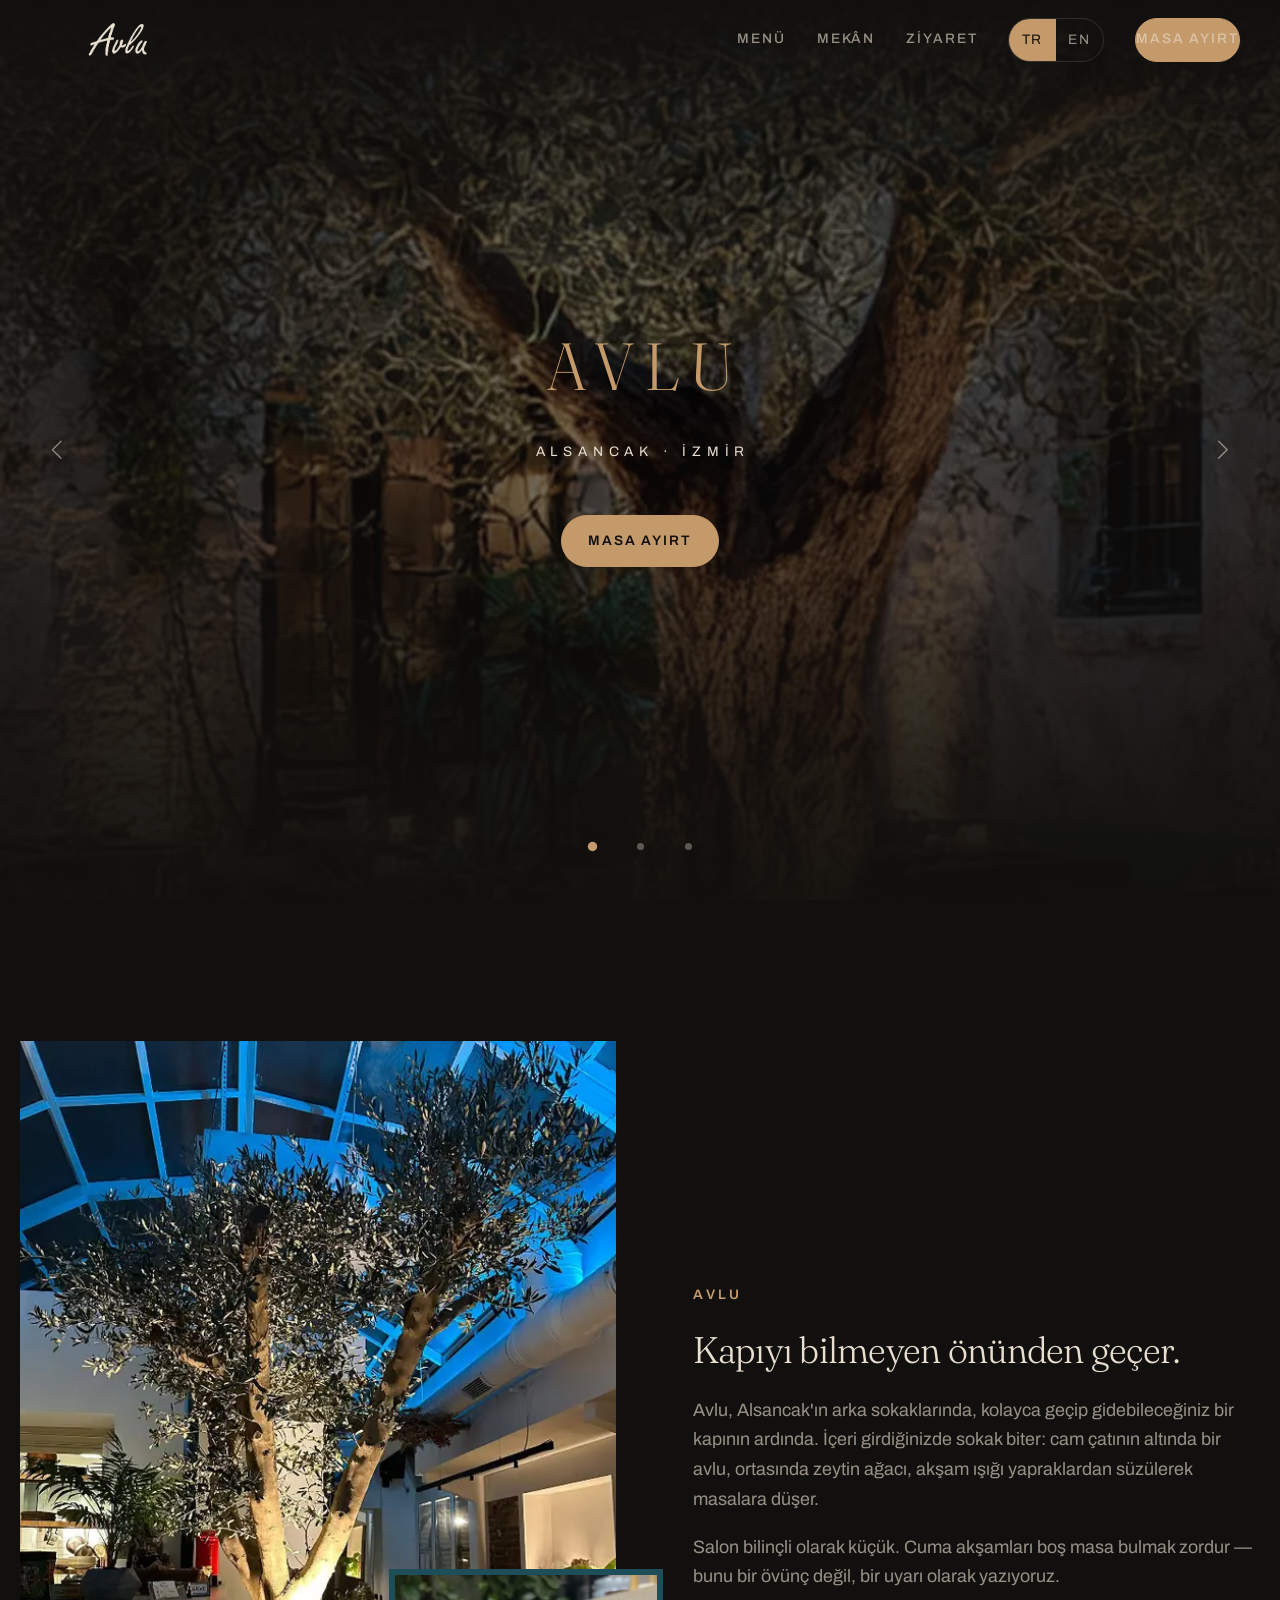
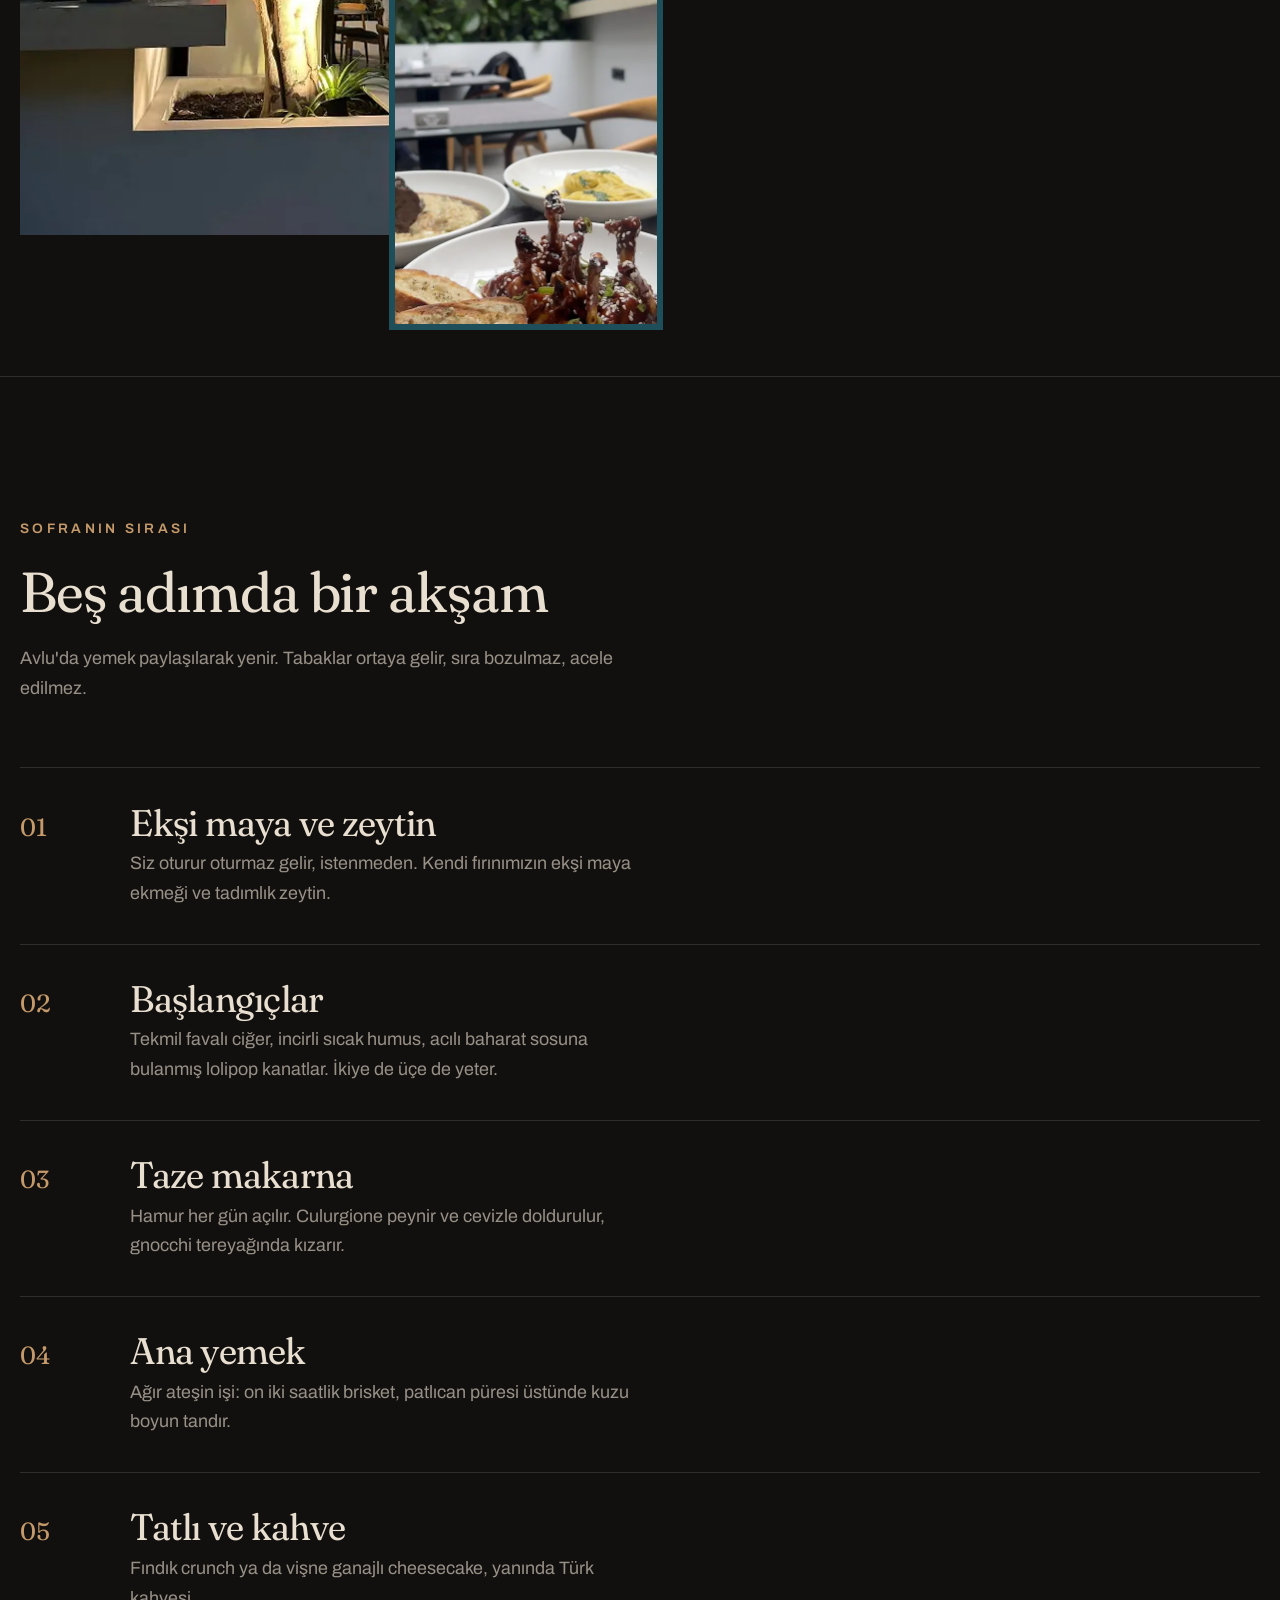
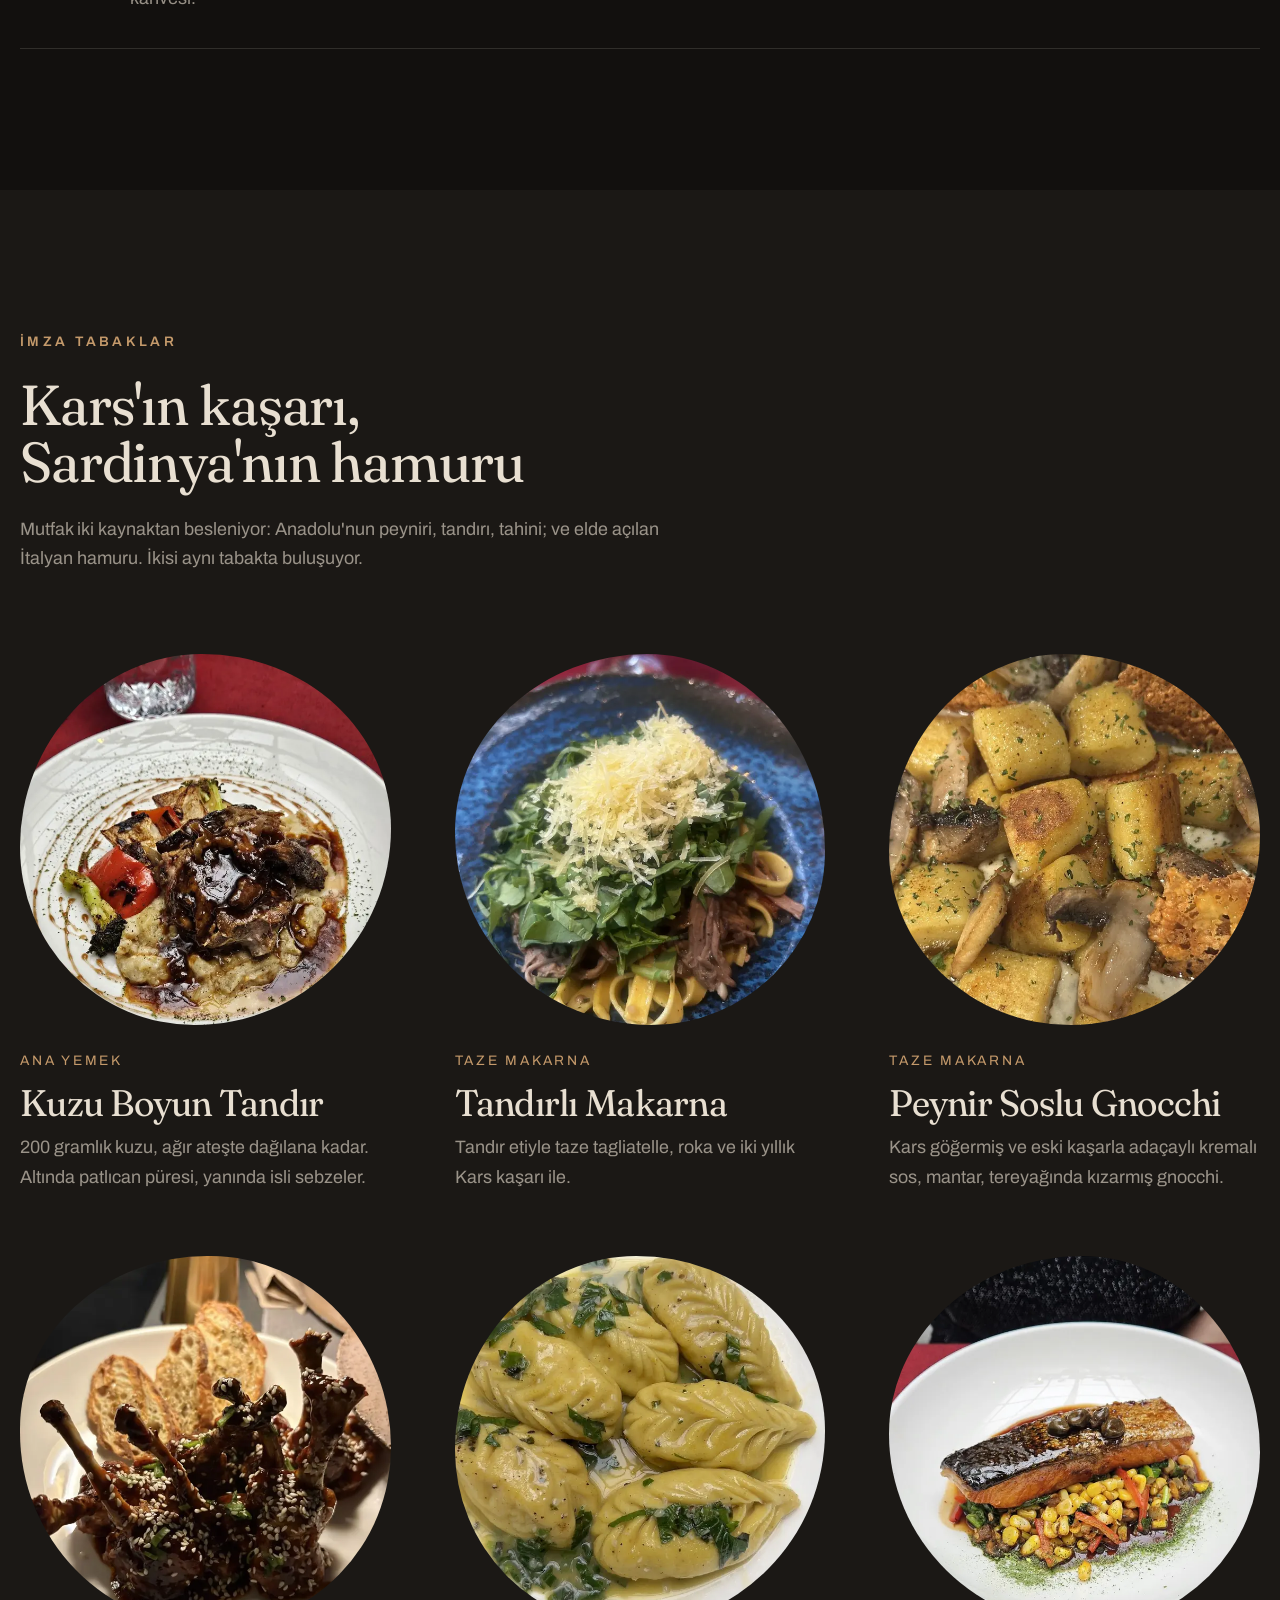
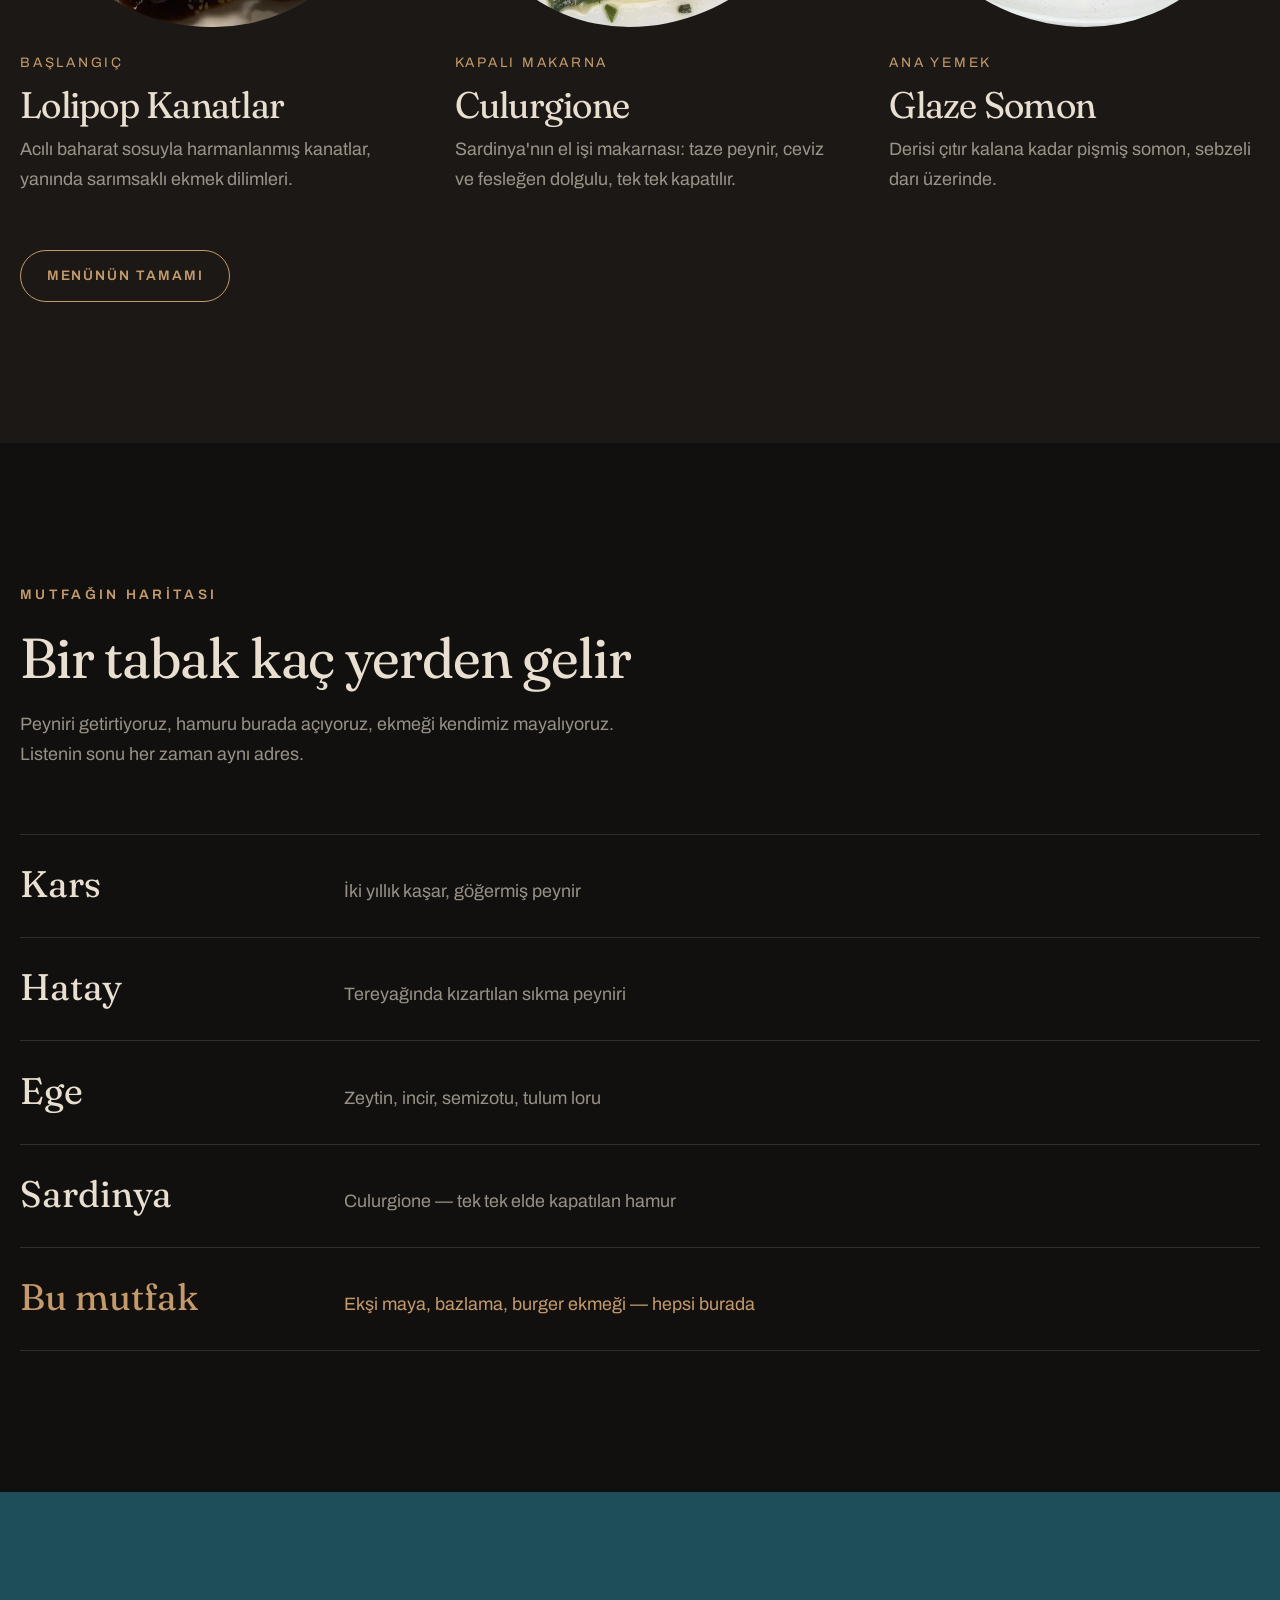
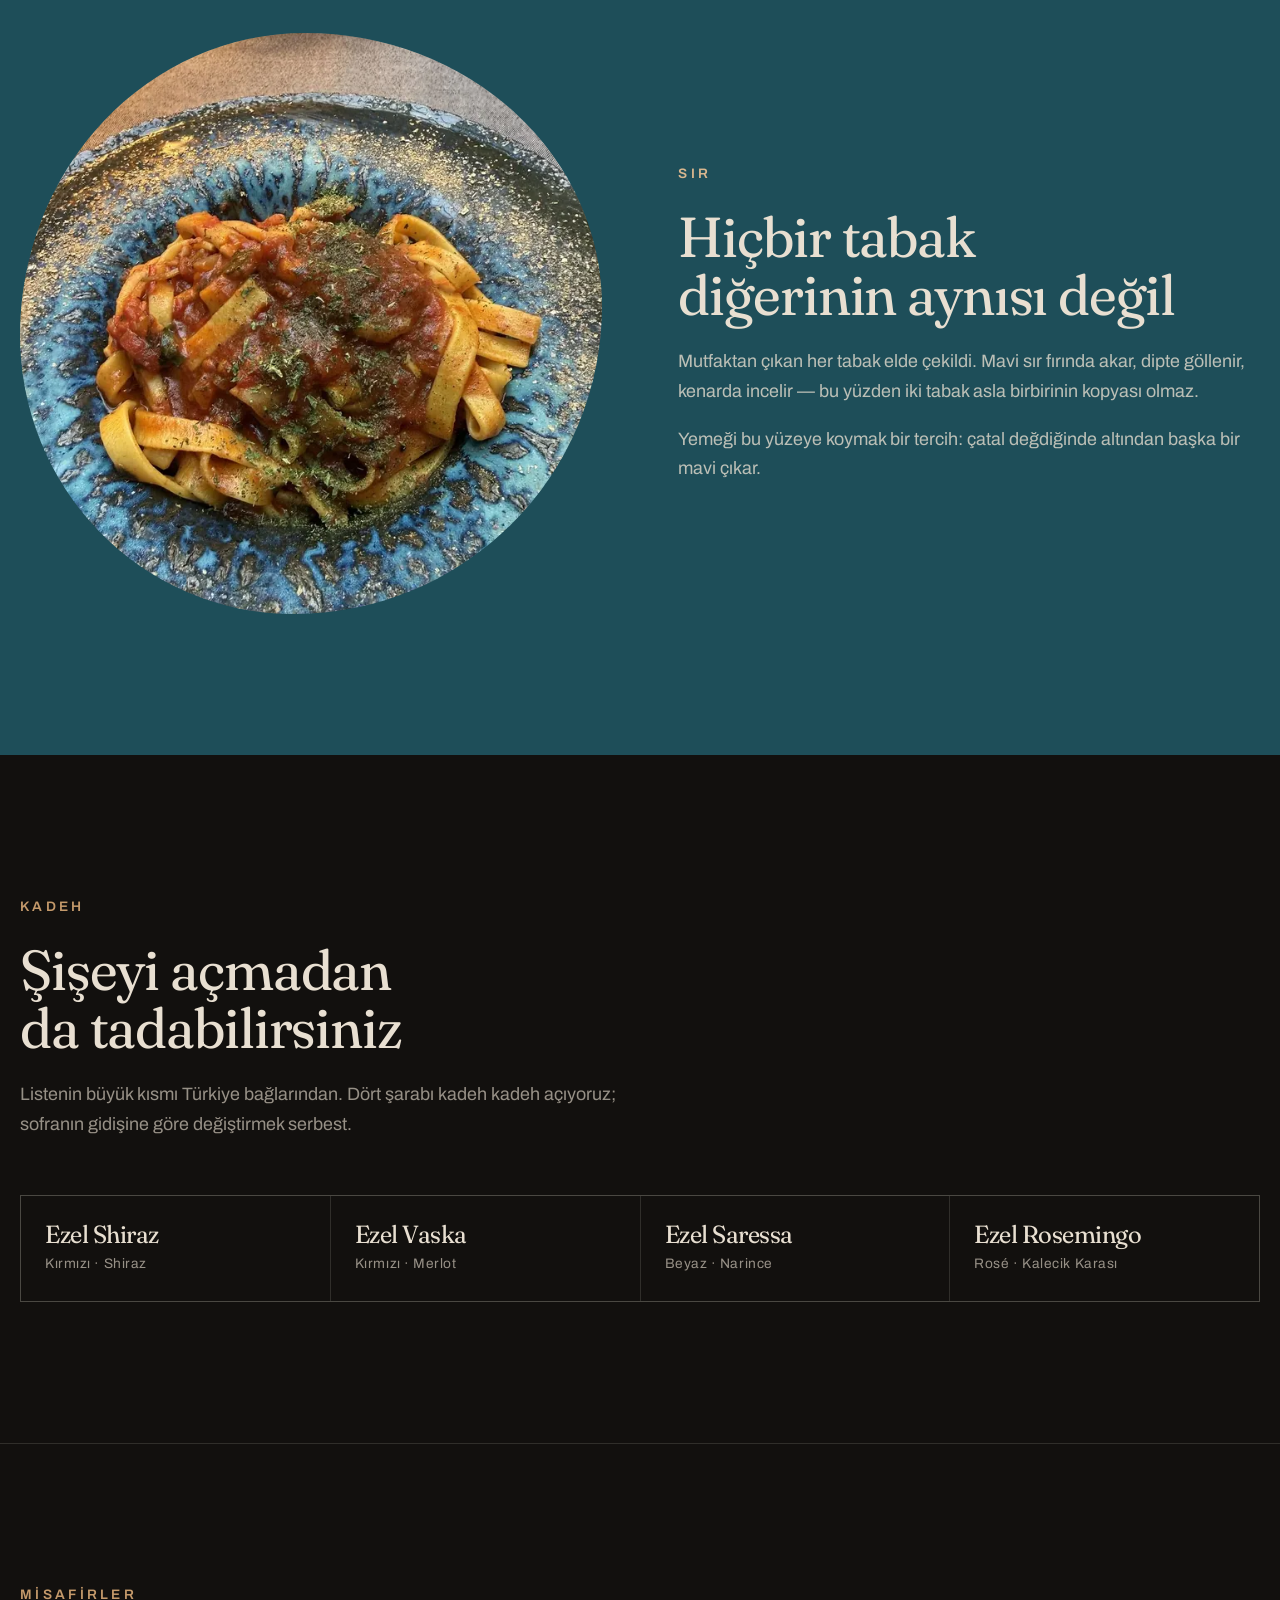
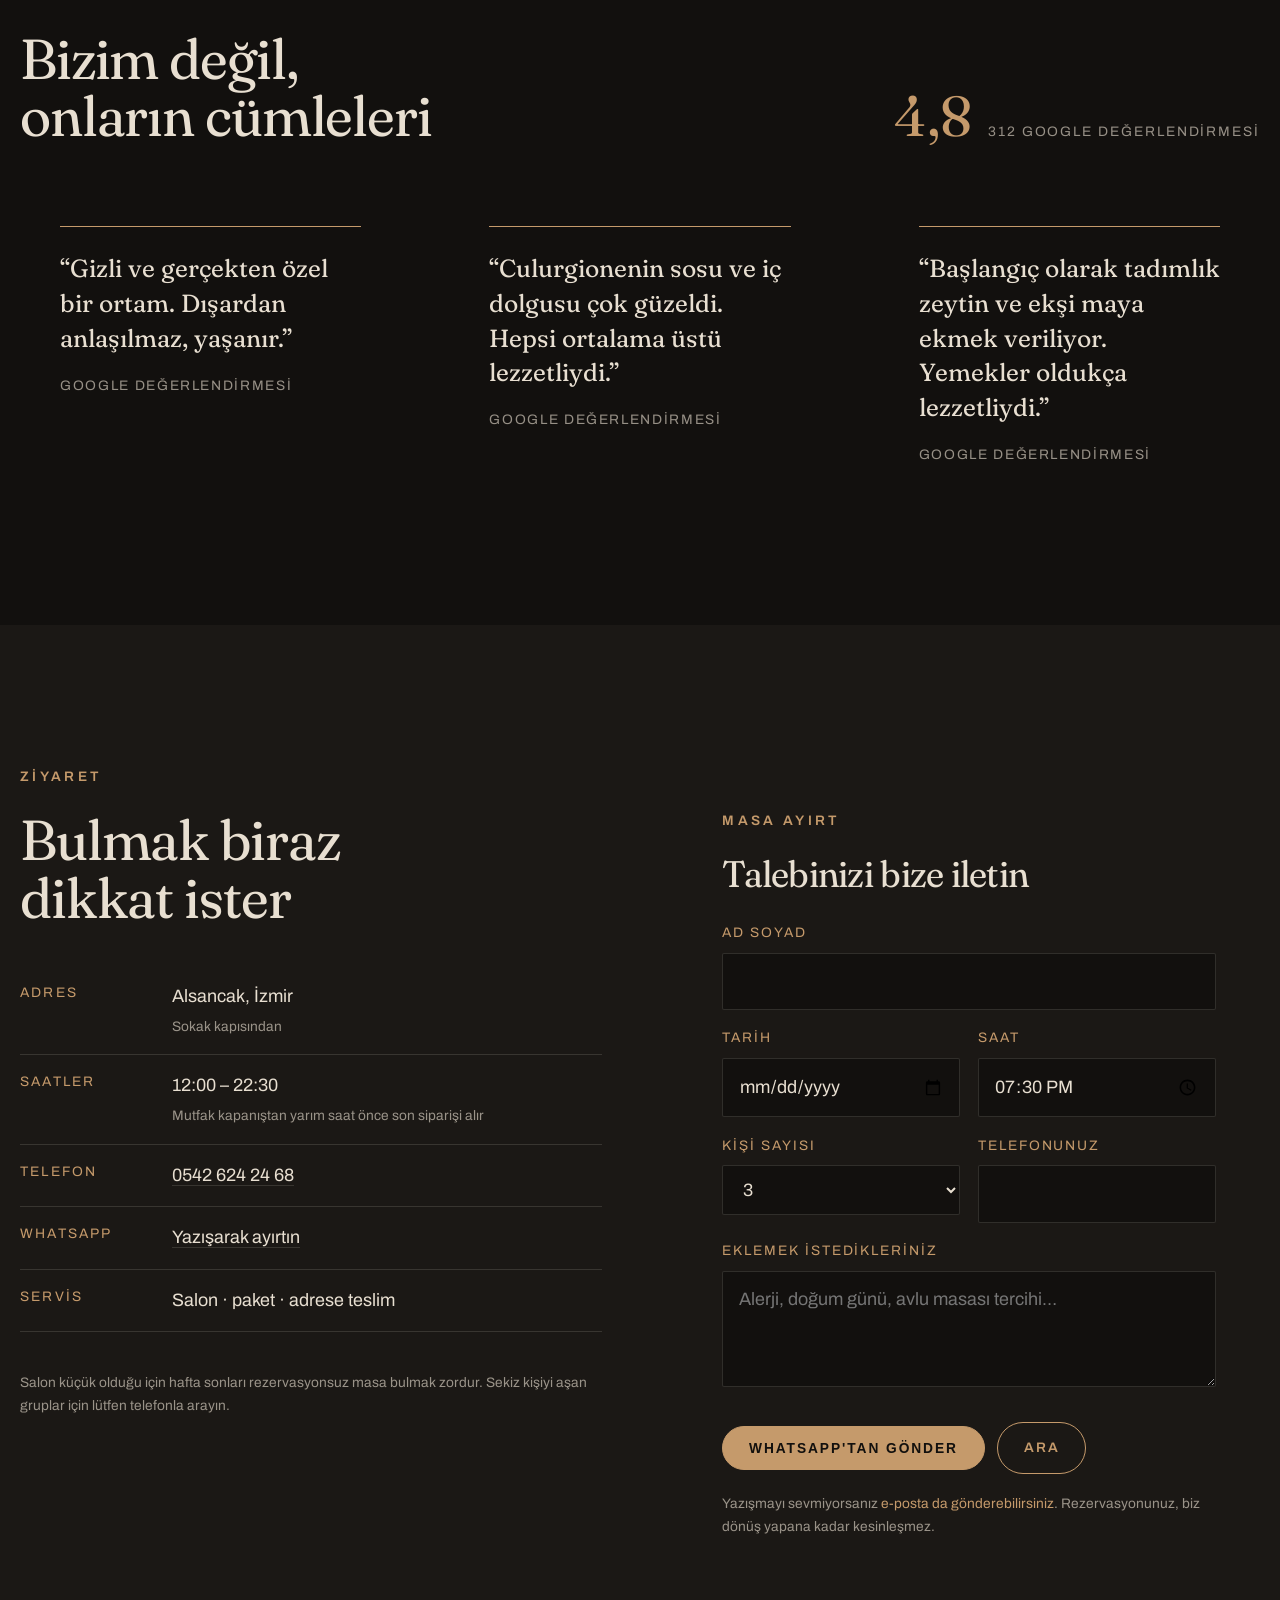
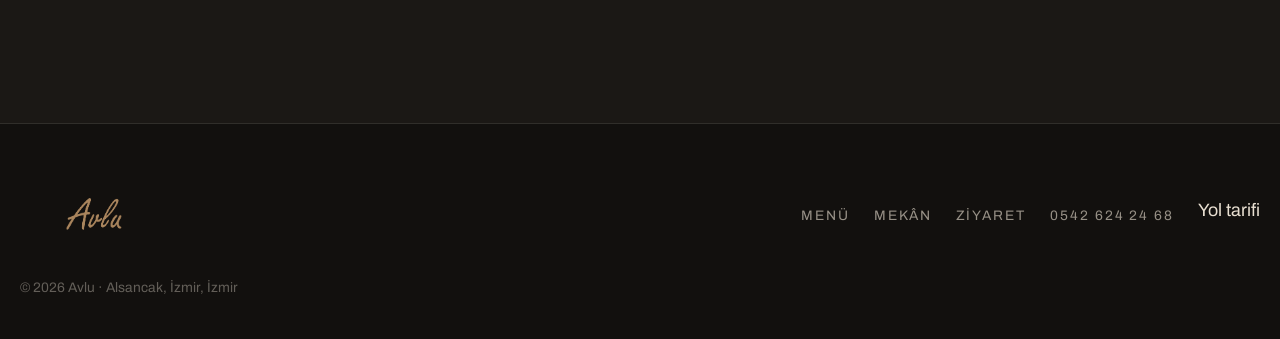
==== demo/avlu/index.html @ 6a65d203 "Kodozen site and five example projects" ====
<!DOCTYPE html>
<html lang="tr" data-lang="tr">
<head>
<meta charset="utf-8">
<meta name="viewport" content="width=device-width, initial-scale=1">
<title>Avlu · Alsancak, İzmir</title>
<meta name="description" content="Alsancak'ta bir sokak kapısının ardındaki cam çatılı avlu. Anadolu'nun peyniri ve tandırı, elde açılan İtalyan hamuruyla aynı sofrada. Alsancak, İzmir.">
<meta name="theme-color" content="#12100E">

<meta property="og:type" content="restaurant">
<meta property="og:title" content="Avlu · Alsancak, İzmir">
<meta property="og:description" content="Bir sokak kapısı, arkasında cam çatılı bir avlu. Tandır ve elde açılan makarna, Alsancak'ta.">
<meta property="og:image" content="img/hero-4-l-1280.jpg">
<meta property="og:locale" content="tr_TR">

<link rel="preconnect" href="https://fonts.googleapis.com">
<link rel="preconnect" href="https://fonts.gstatic.com" crossorigin>
<link href="https://fonts.googleapis.com/css2?family=Fraunces:ital,opsz,wght,SOFT,WONK@0,9..144,300..700,0..100,0..1;1,9..144,300..700,0..100,0..1&family=Archivo:wght@300;400;500;600;700&display=swap" rel="stylesheet">
<link rel="stylesheet" href="styles.css?v=12">
<script>document.documentElement.classList.add("js");</script>


<script type="application/ld+json">
{
  "@context": "https://schema.org",
  "@type": "Restaurant",
  "name": "Avlu",
  "servesCuisine": ["Türk", "Akdeniz", "İtalyan"],
  "priceRange": "₺₺₺",
  "telephone": "+90 542 624 24 68",
  "address": {
    "@type": "PostalAddress",
    "addressLocality": "Alsancak",
    "addressRegion": "İzmir",
    "addressCountry": "TR"
  },
  "aggregateRating": { "@type": "AggregateRating", "ratingValue": "4.8", "reviewCount": "312" }
}
</script>
</head>

<body>
<a class="skip" href="#main"><span lang="tr">İçeriğe geç</span><span lang="en">Skip to content</span></a>

<header class="masthead" id="masthead">
  <a class="masthead__mark" href="#main" aria-label="Avlu">
    <img src="img/logo-bone.png" alt="Avlu" width="443" height="104">
  </a>
  <nav class="masthead__nav" aria-label="Ana">
    <a href="menu.html"><span lang="tr">Menü</span><span lang="en">Menu</span></a>
    <a class="is-optional" href="#avlu"><span lang="tr">Mekân</span><span lang="en">The room</span></a>
    <a class="is-optional" href="#ziyaret"><span lang="tr">Ziyaret</span><span lang="en">Visit</span></a>
    <div class="lang" role="group" aria-label="Dil / Language">
      <button type="button" data-set-lang="tr" aria-pressed="true">TR</button>
      <button type="button" data-set-lang="en" aria-pressed="false">EN</button>
    </div>
    <a class="btn" href="#rezervasyon"><span lang="tr">Masa ayırt</span><span lang="en">Book a table</span></a>
  </nav>
</header>

<main id="main">

  <!-- ============ giriş ============
       Görseller img/hero-2…4 yuvalarında. Yenisini aynı adla üzerine yazmak
       yeterli; bu bölüme dokunmaya gerek yok. Slayt eklemek için figure'ı ve
       aşağıdaki nokta düğmesini çoğaltın. -->
  <section class="hero" data-video="pending" aria-roledescription="carousel"
           aria-label="Avlu'dan görüntüler">

    <div class="hero__stage">
      <figure class="hero__slide" data-active="true">
        <picture>
          <source media="(max-width: 700px)" type="image/webp"
                  srcset="img/hero-4-p-720.webp 720w, img/hero-4-p-1080.webp 1080w" sizes="100vw">
          <source media="(max-width: 700px)"
                  srcset="img/hero-4-p-720.jpg 720w, img/hero-4-p-1080.jpg 1080w" sizes="100vw">
          <source type="image/webp"
                  srcset="img/hero-4-l-1280.webp 1280w, img/hero-4-l-1920.webp 1920w" sizes="100vw">
          <img src="img/hero-4-l-1280.jpg"
               srcset="img/hero-4-l-1280.jpg 1280w, img/hero-4-l-1920.jpg 1920w" sizes="100vw"
               alt="Cam çatının altındaki avluda zeytin ağacı ve mum ışığındaki masalar." fetchpriority="high">
        </picture>
      </figure>
      <figure class="hero__slide">
        <picture>
          <source media="(max-width: 700px)" type="image/webp"
                  srcset="img/hero-2-p-720.webp 720w, img/hero-2-p-1080.webp 1080w" sizes="100vw">
          <source media="(max-width: 700px)"
                  srcset="img/hero-2-p-720.jpg 720w, img/hero-2-p-1080.jpg 1080w" sizes="100vw">
          <source type="image/webp"
                  srcset="img/hero-2-l-1280.webp 1280w, img/hero-2-l-1920.webp 1920w" sizes="100vw">
          <img src="img/hero-2-l-1280.jpg"
               srcset="img/hero-2-l-1280.jpg 1280w, img/hero-2-l-1920.jpg 1920w" sizes="100vw"
               alt="Akşam sofrası: ekşi maya ekmek, zeytin, sırlı seramik kâsede humus ve bir kadeh kırmızı şarap." loading="lazy">
        </picture>
      </figure>
      <figure class="hero__slide">
        <picture>
          <source media="(max-width: 700px)" type="image/webp"
                  srcset="img/hero-3-p-720.webp 720w, img/hero-3-p-1080.webp 1080w" sizes="100vw">
          <source media="(max-width: 700px)"
                  srcset="img/hero-3-p-720.jpg 720w, img/hero-3-p-1080.jpg 1080w" sizes="100vw">
          <source type="image/webp"
                  srcset="img/hero-3-l-1280.webp 1280w, img/hero-3-l-1920.webp 1920w" sizes="100vw">
          <img src="img/hero-3-l-1280.jpg"
               srcset="img/hero-3-l-1280.jpg 1280w, img/hero-3-l-1920.jpg 1920w" sizes="100vw"
               alt="El çekilmiş tabağın mavi sırı; dipte göllenmiş, kenarda incelmiş yüzey." loading="lazy">
        </picture>
      </figure>
    </div>

    <!-- Arka plan videosu. Ekran genişliğine göre dikey ya da yatay dosya
         seçilir ve kaynak yalnızca o an gerekense atanır; diğerini tarayıcı
         hiç indirmez. Hareket tercihi kapalıysa video hiç açılmaz. -->
    <video class="hero__video"
           data-src-p="video/avlu-9x16.mp4"
           data-src-l="video/avlu-16x9.mp4"
           muted playsinline loop preload="none" tabindex="-1"
           aria-label="Cam çatının altındaki avluda zeytin ağacı ve kırmızı örtülü masalar"></video>

    <div class="hero__veil"></div>

    <div class="hero__lockup">
      <h1 class="hero__wordmark">AVLU</h1>
      <p class="hero__place">Alsancak · İzmir</p>
      <div class="hero__cta">
        <a class="btn" href="#rezervasyon"><span lang="tr">Masa ayırt</span><span lang="en">Book a table</span></a>
      </div>
    </div>

    <button class="hero__arrow hero__arrow--prev" type="button" data-hero-step="-1"
            aria-label="Önceki görsel">
      <svg viewBox="0 0 24 24" fill="none" stroke="currentColor" stroke-width="1.25" aria-hidden="true">
        <path d="M15 4 7 12l8 8" stroke-linecap="round" stroke-linejoin="round"/>
      </svg>
    </button>
    <button class="hero__arrow hero__arrow--next" type="button" data-hero-step="1"
            aria-label="Sonraki görsel">
      <svg viewBox="0 0 24 24" fill="none" stroke="currentColor" stroke-width="1.25" aria-hidden="true">
        <path d="m9 4 8 8-8 8" stroke-linecap="round" stroke-linejoin="round"/>
      </svg>
    </button>

    <div class="hero__dots" role="group" aria-label="Görsel seçimi">
      <button type="button" data-hero-go="0" aria-current="true" aria-label="1. görsel"></button>
      <button type="button" data-hero-go="1" aria-label="2. görsel"></button>
      <button type="button" data-hero-go="2" aria-label="3. görsel"></button>
    </div>
  </section>

  <!-- ============ avlu ============ -->
  <section class="band" id="avlu">
    <div class="shell courtyard">
      <div class="courtyard__media reveal">
        <picture>
          <source type="image/webp" srcset="img/avlu-640.webp 640w, img/avlu-900.webp 900w"
                  sizes="(max-width: 860px) 100vw, 46vw">
          <img src="img/avlu-900.jpg" srcset="img/avlu-640.jpg 640w, img/avlu-900.jpg 900w"
               sizes="(max-width: 860px) 100vw, 46vw" width="681" height="831" loading="lazy"
               alt="Cam çatının altındaki zeytin ağacı ve salonun ışığı.">
        </picture>
        <picture class="courtyard__inset">
          <source type="image/webp" srcset="img/teras-sq-sm.webp 700w, img/teras-sq.webp 1000w"
                  sizes="(max-width: 860px) 60vw, 22vw">
          <img src="img/teras-sq-sm.jpg" srcset="img/teras-sq-sm.jpg 700w, img/teras-sq.jpg 1000w"
               sizes="(max-width: 860px) 60vw, 22vw" width="900" height="1600" loading="lazy"
               alt="Yeşilliklerle çevrili avlu masası.">
        </picture>
      </div>

      <div class="prose reveal">
        <span class="eyebrow"><span lang="tr">Avlu</span><span lang="en">The courtyard</span></span>
        <h2 class="lede" style="font-family:'Fraunces',Georgia,serif; font-size:var(--step-2); line-height:1.15; margin-bottom:1.5rem;">
          <span lang="tr">Kapıyı bilmeyen önünden geçer.</span>
          <span lang="en">Miss the door and you walk right past us.</span>
        </h2>
        <p>
          <span lang="tr">Avlu, Alsancak'ın arka sokaklarında, kolayca geçip gidebileceğiniz bir kapının ardında. İçeri girdiğinizde sokak biter: cam çatının altında bir avlu, ortasında zeytin ağacı, akşam ışığı yapraklardan süzülerek masalara düşer.</span>
          <span lang="en">Avlu sits on a back street in Alsancak, behind a door most people walk straight past. Step through and the street ends: a courtyard under a glass roof, an olive tree at its centre, evening light filtering through the leaves onto the tables.</span>
        </p>
        <p>
          <span lang="tr">Salon bilinçli olarak küçük. Cuma akşamları boş masa bulmak zordur — bunu bir övünç değil, bir uyarı olarak yazıyoruz.</span>
          <span lang="en">The room is deliberately small. On a Friday night there is rarely a free table — we mention it as a warning, not a boast.</span>
        </p>
      </div>
    </div>
  </section>

  <hr class="rule">

  <!-- ============ sofranın sırası ============ -->
  <section class="band">
    <div class="shell">
      <div class="prose reveal">
        <span class="eyebrow"><span lang="tr">Sofranın sırası</span><span lang="en">How dinner runs</span></span>
        <h2 style="font-size:var(--step-3);">
          <span lang="tr">Beş adımda bir akşam</span>
          <span lang="en">An evening, in five moves</span>
        </h2>
        <p style="margin-top:1.5rem;">
          <span lang="tr">Avlu'da yemek paylaşılarak yenir. Tabaklar ortaya gelir, sıra bozulmaz, acele edilmez.</span>
          <span lang="en">Dinner here is shared. Plates land in the middle of the table, in this order, and nobody hurries.</span>
        </p>
      </div>

      <ol class="course-list">
        <li class="course reveal">
          <div>
            <h3 class="course__name"><span lang="tr">Ekşi maya ve zeytin</span><span lang="en">Sourdough and olives</span></h3>
            <p class="course__body">
              <span lang="tr">Siz oturur oturmaz gelir, istenmeden. Kendi fırınımızın ekşi maya ekmeği ve tadımlık zeytin.</span>
              <span lang="en">It arrives the moment you sit down, unasked: our own sourdough and a small dish of olives.</span>
            </p>
          </div>
        </li>
        <li class="course reveal">
          <div>
            <h3 class="course__name"><span lang="tr">Başlangıçlar</span><span lang="en">To begin</span></h3>
            <p class="course__body">
              <span lang="tr">Tekmil favalı ciğer, incirli sıcak humus, acılı baharat sosuna bulanmış lolipop kanatlar. İkiye de üçe de yeter.</span>
              <span lang="en">Liver with fava, warm hummus with fig, lollipop wings in hot spiced sauce. Enough for two, or three.</span>
            </p>
          </div>
        </li>
        <li class="course reveal">
          <div>
            <h3 class="course__name"><span lang="tr">Taze makarna</span><span lang="en">Fresh pasta</span></h3>
            <p class="course__body">
              <span lang="tr">Hamur her gün açılır. Culurgione peynir ve cevizle doldurulur, gnocchi tereyağında kızarır.</span>
              <span lang="en">The dough is rolled daily. Culurgione filled with cheese and walnut; gnocchi crisped in butter.</span>
            </p>
          </div>
        </li>
        <li class="course reveal">
          <div>
            <h3 class="course__name"><span lang="tr">Ana yemek</span><span lang="en">The main</span></h3>
            <p class="course__body">
              <span lang="tr">Ağır ateşin işi: on iki saatlik brisket, patlıcan püresi üstünde kuzu boyun tandır.</span>
              <span lang="en">Slow fire does the work: twelve-hour brisket, lamb neck over smoked aubergine purée.</span>
            </p>
          </div>
        </li>
        <li class="course reveal">
          <div>
            <h3 class="course__name"><span lang="tr">Tatlı ve kahve</span><span lang="en">Dessert and coffee</span></h3>
            <p class="course__body">
              <span lang="tr">Fındık crunch ya da vişne ganajlı cheesecake, yanında Türk kahvesi.</span>
              <span lang="en">Hazelnut crunch or sour-cherry ganache cheesecake, with Turkish coffee alongside.</span>
            </p>
          </div>
        </li>
      </ol>
    </div>
  </section>

  <!-- ============ imza tabaklar ============ -->
  <section class="band band--ink2" id="tabaklar">
    <div class="shell">
      <div class="prose reveal">
        <span class="eyebrow"><span lang="tr">İmza tabaklar</span><span lang="en">Signature plates</span></span>
        <h2 style="font-size:var(--step-3);">
          <span lang="tr">Kars'ın kaşarı, Sardinya'nın hamuru</span>
          <span lang="en">Cheese from Kars, dough from Sardinia</span>
        </h2>
        <p style="margin-top:1.5rem;">
          <span lang="tr">Mutfak iki kaynaktan besleniyor: Anadolu'nun peyniri, tandırı, tahini; ve elde açılan İtalyan hamuru. İkisi aynı tabakta buluşuyor.</span>
          <span lang="en">Two sources feed this kitchen: Anatolian cheese, tandır and tahini — and Italian dough rolled by hand. They meet on the same plate.</span>
        </p>
      </div>

      <div class="plates">

        <article class="plate reveal">
          <div class="plate__media">
            <picture>
              <source type="image/webp" srcset="img/tandir-sq-sm.webp 700w, img/tandir-sq.webp 1000w"
                      sizes="(max-width: 700px) 100vw, (max-width: 1100px) 50vw, 33vw">
              <img src="img/tandir-sq-sm.jpg" srcset="img/tandir-sq-sm.jpg 700w, img/tandir-sq.jpg 1000w"
                   sizes="(max-width: 700px) 100vw, (max-width: 1100px) 50vw, 33vw" width="1200" height="1600" loading="lazy"
                   alt="Patlıcan püresi ve isli sebzeler üzerinde kuzu boyun tandır.">
            </picture>
          </div>
          <p class="plate__label"><span lang="tr">Ana yemek</span><span lang="en">Main</span></p>
          <h3 class="plate__name"><span lang="tr">Kuzu Boyun Tandır</span><span lang="en">Slow-fired Lamb Neck</span></h3>
          <p class="plate__note">
            <span lang="tr">200 gramlık kuzu, ağır ateşte dağılana kadar. Altında patlıcan püresi, yanında isli sebzeler.</span>
            <span lang="en">200g of lamb, cooked low until it falls apart, over aubergine purée with smoked vegetables.</span>
          </p>
        </article>

        <article class="plate reveal">
          <div class="plate__media">
            <picture>
              <source type="image/webp" srcset="img/tandirli-sq-sm.webp 700w, img/tandirli-sq.webp 1000w"
                      sizes="(max-width: 700px) 100vw, (max-width: 1100px) 50vw, 33vw">
              <img src="img/tandirli-sq-sm.jpg" srcset="img/tandirli-sq-sm.jpg 700w, img/tandirli-sq.jpg 1000w"
                   sizes="(max-width: 700px) 100vw, (max-width: 1100px) 50vw, 33vw" width="1200" height="1600" loading="lazy"
                   alt="Mavi sırlı tabakta tandırlı taze makarna, roka ve rendelenmiş kaşar.">
            </picture>
          </div>
          <p class="plate__label"><span lang="tr">Taze makarna</span><span lang="en">Fresh pasta</span></p>
          <h3 class="plate__name"><span lang="tr">Tandırlı Makarna</span><span lang="en">Tandır Tagliatelle</span></h3>
          <p class="plate__note">
            <span lang="tr">Tandır etiyle taze tagliatelle, roka ve iki yıllık Kars kaşarı ile.</span>
            <span lang="en">Hand-cut tagliatelle with slow-fired lamb, rocket and two-year-aged Kars kaşar.</span>
          </p>
        </article>

        <article class="plate reveal">
          <div class="plate__media">
            <picture>
              <source type="image/webp" srcset="img/gnocchi-sq-sm.webp 700w, img/gnocchi-sq.webp 1000w"
                      sizes="(max-width: 700px) 100vw, (max-width: 1100px) 50vw, 33vw">
              <img src="img/gnocchi-sq-sm.jpg" srcset="img/gnocchi-sq-sm.jpg 700w, img/gnocchi-sq.jpg 1000w"
                   sizes="(max-width: 700px) 100vw, (max-width: 1100px) 50vw, 33vw" width="1200" height="1600" loading="lazy"
                   alt="Tereyağında kızarmış gnocchi, mantar ve peynir sosu.">
            </picture>
          </div>
          <p class="plate__label"><span lang="tr">Taze makarna</span><span lang="en">Fresh pasta</span></p>
          <h3 class="plate__name"><span lang="tr">Peynir Soslu Gnocchi</span><span lang="en">Gnocchi in Cheese Sauce</span></h3>
          <p class="plate__note">
            <span lang="tr">Kars göğermiş ve eski kaşarla adaçaylı kremalı sos, mantar, tereyağında kızarmış gnocchi.</span>
            <span lang="en">A sage cream of blue and aged Kars cheese, mushrooms, gnocchi crisped in butter.</span>
          </p>
        </article>

        <article class="plate reveal">
          <div class="plate__media">
            <picture>
              <source type="image/webp" srcset="img/kanat-sq-sm.webp 700w, img/kanat-sq.webp 1000w"
                      sizes="(max-width: 700px) 100vw, (max-width: 1100px) 50vw, 33vw">
              <img src="img/kanat-sq-sm.jpg" srcset="img/kanat-sq-sm.jpg 700w, img/kanat-sq.jpg 1000w"
                   sizes="(max-width: 700px) 100vw, (max-width: 1100px) 50vw, 33vw" width="1200" height="1600" loading="lazy"
                   alt="Acılı baharat sosuyla harmanlanmış lolipop kanatlar ve sarımsaklı ekmek.">
            </picture>
          </div>
          <p class="plate__label"><span lang="tr">Başlangıç</span><span lang="en">To begin</span></p>
          <h3 class="plate__name"><span lang="tr">Lolipop Kanatlar</span><span lang="en">Lollipop Wings</span></h3>
          <p class="plate__note">
            <span lang="tr">Acılı baharat sosuyla harmanlanmış kanatlar, yanında sarımsaklı ekmek dilimleri.</span>
            <span lang="en">Wings tossed in hot spiced sauce, with slices of garlic bread.</span>
          </p>
        </article>

        <article class="plate reveal">
          <div class="plate__media">
            <picture>
              <source type="image/webp" srcset="img/culurgione-sq-sm.webp 700w, img/culurgione-sq.webp 1000w"
                      sizes="(max-width: 700px) 100vw, (max-width: 1100px) 50vw, 33vw">
              <img src="img/culurgione-sq-sm.jpg" srcset="img/culurgione-sq-sm.jpg 700w, img/culurgione-sq.jpg 1000w"
                   sizes="(max-width: 700px) 100vw, (max-width: 1100px) 50vw, 33vw" width="900" height="1600" loading="lazy"
                   alt="Elde kapatılmış culurgione, peynir ve ceviz dolgulu.">
            </picture>
          </div>
          <p class="plate__label"><span lang="tr">Kapalı makarna</span><span lang="en">Filled pasta</span></p>
          <h3 class="plate__name">Culurgione</h3>
          <p class="plate__note">
            <span lang="tr">Sardinya'nın el işi makarnası: taze peynir, ceviz ve fesleğen dolgulu, tek tek kapatılır.</span>
            <span lang="en">Sardinia's hand-pleated parcels: fresh cheese, walnut and basil, closed one by one.</span>
          </p>
        </article>

        <article class="plate reveal">
          <div class="plate__media">
            <picture>
              <source type="image/webp" srcset="img/somon-sq-sm.webp 700w, img/somon-sq.webp 1000w"
                      sizes="(max-width: 700px) 100vw, (max-width: 1100px) 50vw, 33vw">
              <img src="img/somon-sq-sm.jpg" srcset="img/somon-sq-sm.jpg 700w, img/somon-sq.jpg 1000w"
                   sizes="(max-width: 700px) 100vw, (max-width: 1100px) 50vw, 33vw" width="1200" height="1600" loading="lazy"
                   alt="Sebzeli darı üzerinde glaze somon.">
            </picture>
          </div>
          <p class="plate__label"><span lang="tr">Ana yemek</span><span lang="en">Main</span></p>
          <h3 class="plate__name"><span lang="tr">Glaze Somon</span><span lang="en">Glazed Salmon</span></h3>
          <p class="plate__note">
            <span lang="tr">Derisi çıtır kalana kadar pişmiş somon, sebzeli darı üzerinde.</span>
            <span lang="en">Salmon cooked until the skin crackles, set on millet with vegetables.</span>
          </p>
        </article>

      </div>

      <p style="margin-top:clamp(2.5rem,5vw,3.5rem);">
        <a class="btn btn--ghost" href="menu.html">
          <span lang="tr">Menünün tamamı</span><span lang="en">The full menu</span>
        </a>
      </p>
    </div>
  </section>

  <!-- ============ mutfağın haritası ============ -->
  <section class="band">
    <div class="shell">
      <div class="prose reveal">
        <span class="eyebrow"><span lang="tr">Mutfağın haritası</span><span lang="en">Where it comes from</span></span>
        <h2 style="font-size:var(--step-3);">
          <span lang="tr">Bir tabak kaç yerden gelir</span>
          <span lang="en">How many places one plate takes</span>
        </h2>
        <p style="margin-top:1.5rem;">
          <span lang="tr">Peyniri getirtiyoruz, hamuru burada açıyoruz, ekmeği kendimiz mayalıyoruz. Listenin sonu her zaman aynı adres.</span>
          <span lang="en">The cheese travels to us, the dough is rolled here, the bread is ours from the starter up. The list always ends at the same address.</span>
        </p>
      </div>

      <div class="ledger">
        <div class="ledger__row reveal">
          <p class="ledger__place">Kars</p>
          <p class="ledger__items">
            <span lang="tr">İki yıllık kaşar, göğermiş peynir</span>
            <span lang="en">Two-year-aged kaşar, blue cheese</span>
          </p>
        </div>
        <div class="ledger__row reveal">
          <p class="ledger__place">Hatay</p>
          <p class="ledger__items">
            <span lang="tr">Tereyağında kızartılan sıkma peyniri</span>
            <span lang="en">Sıkma cheese, fried in butter</span>
          </p>
        </div>
        <div class="ledger__row reveal">
          <p class="ledger__place"><span lang="tr">Ege</span><span lang="en">The Aegean</span></p>
          <p class="ledger__items">
            <span lang="tr">Zeytin, incir, semizotu, tulum loru</span>
            <span lang="en">Olives, figs, purslane, tulum curd</span>
          </p>
        </div>
        <div class="ledger__row reveal">
          <p class="ledger__place"><span lang="tr">Sardinya</span><span lang="en">Sardinia</span></p>
          <p class="ledger__items">
            <span lang="tr">Culurgione — tek tek elde kapatılan hamur</span>
            <span lang="en">Culurgione — parcels pleated one by one</span>
          </p>
        </div>
        <div class="ledger__row ledger__row--here reveal">
          <p class="ledger__place"><span lang="tr">Bu mutfak</span><span lang="en">This kitchen</span></p>
          <p class="ledger__items">
            <span lang="tr">Ekşi maya, bazlama, burger ekmeği — hepsi burada</span>
            <span lang="en">Sourdough, bazlama, burger buns — all of it here</span>
          </p>
        </div>
      </div>
    </div>
  </section>

  <!-- ============ sır ============ -->
  <section class="band band--glaze">
    <div class="shell glaze-note">
      <div class="disc reveal" style="aspect-ratio:1;">
        <picture>
          <source type="image/webp" srcset="img/sir-sq-sm.webp 700w, img/sir-sq.webp 1000w"
                  sizes="(max-width: 800px) 100vw, 46vw">
          <img src="img/sir-sq-sm.jpg" srcset="img/sir-sq-sm.jpg 700w, img/sir-sq.jpg 1000w"
               sizes="(max-width: 800px) 100vw, 46vw" width="1200" height="1600" loading="lazy"
               alt="Mavi sırlı el yapımı tabakta domates soslu taze makarna.">
        </picture>
      </div>
      <div class="prose reveal">
        <span class="eyebrow"><span lang="tr">Sır</span><span lang="en">The glaze</span></span>
        <h2 style="font-size:var(--step-3);">
          <span lang="tr">Hiçbir tabak diğerinin aynısı değil</span>
          <span lang="en">No two plates are the same</span>
        </h2>
        <p style="margin-top:1.5rem;">
          <span lang="tr">Mutfaktan çıkan her tabak elde çekildi. Mavi sır fırında akar, dipte göllenir, kenarda incelir — bu yüzden iki tabak asla birbirinin kopyası olmaz.</span>
          <span lang="en">Every plate that leaves this kitchen was thrown by hand. The blue glaze runs in the kiln, pools at the base and thins at the rim — which is why no two are ever copies.</span>
        </p>
        <p>
          <span lang="tr">Yemeği bu yüzeye koymak bir tercih: çatal değdiğinde altından başka bir mavi çıkar.</span>
          <span lang="en">Plating onto that surface is a choice: when the fork moves, a different blue appears beneath.</span>
        </p>
      </div>
    </div>
  </section>

  <!-- ============ mahzen ============ -->
  <section class="band">
    <div class="shell">
      <div class="prose reveal">
        <span class="eyebrow"><span lang="tr">Kadeh</span><span lang="en">By the glass</span></span>
        <h2 style="font-size:var(--step-3);">
          <span lang="tr">Şişeyi açmadan da tadabilirsiniz</span>
          <span lang="en">You don't have to commit to a bottle</span>
        </h2>
        <p style="margin-top:1.5rem;">
          <span lang="tr">Listenin büyük kısmı Türkiye bağlarından. Dört şarabı kadeh kadeh açıyoruz; sofranın gidişine göre değiştirmek serbest.</span>
          <span lang="en">Most of the list comes from Turkish vineyards. Four wines are poured by the glass, so you can change course with the table.</span>
        </p>
      </div>

      <div class="cellar reveal">
        <div class="cellar__item">
          <h3>Ezel Shiraz</h3>
          <p><span lang="tr">Kırmızı · Shiraz</span><span lang="en">Red · Shiraz</span></p>
        </div>
        <div class="cellar__item">
          <h3>Ezel Vaska</h3>
          <p><span lang="tr">Kırmızı · Merlot</span><span lang="en">Red · Merlot</span></p>
        </div>
        <div class="cellar__item">
          <h3>Ezel Saressa</h3>
          <p><span lang="tr">Beyaz · Narince</span><span lang="en">White · Narince</span></p>
        </div>
        <div class="cellar__item">
          <h3>Ezel Rosemingo</h3>
          <p><span lang="tr">Rosé · Kalecik Karası</span><span lang="en">Rosé · Kalecik Karası</span></p>
        </div>
      </div>
    </div>
  </section>

  <hr class="rule">

  <!-- ============ misafirler ============ -->
  <section class="band">
    <div class="shell">
      <div class="reveal" style="display:flex; flex-wrap:wrap; gap:1.5rem 3rem; align-items:flex-end; justify-content:space-between;">
        <div class="prose" style="flex:1 1 22rem;">
          <span class="eyebrow"><span lang="tr">Misafirler</span><span lang="en">Guests</span></span>
          <h2 style="font-size:var(--step-3);">
            <span lang="tr">Bizim değil, onların cümleleri</span>
            <span lang="en">Their words, not ours</span>
          </h2>
        </div>
        <p class="score">
          <span class="score__num">4,8</span>
          <span class="score__of"><span lang="tr">312 Google değerlendirmesi</span><span lang="en">312 Google reviews</span></span>
        </p>
      </div>

      <div class="voices">
        <figure class="voice reveal">
          <blockquote>
            <span lang="tr">“Gizli ve gerçekten özel bir ortam. Dışardan anlaşılmaz, yaşanır.”</span>
            <span lang="en">“A hidden, genuinely special room. You can't tell from outside — you have to go in.”</span>
          </blockquote>
          <figcaption>Google değerlendirmesi</figcaption>
        </figure>
        <figure class="voice reveal">
          <blockquote>
            <span lang="tr">“Culurgionenin sosu ve iç dolgusu çok güzeldi. Hepsi ortalama üstü lezzetliydi.”</span>
            <span lang="en">“The sauce and filling of the culurgione were lovely. Everything was above average.”</span>
          </blockquote>
          <figcaption>Google değerlendirmesi</figcaption>
        </figure>
        <figure class="voice reveal">
          <blockquote>
            <span lang="tr">“Başlangıç olarak tadımlık zeytin ve ekşi maya ekmek veriliyor. Yemekler oldukça lezzetliydi.”</span>
            <span lang="en">“They start you with olives and sourdough bread. The food was really very good.”</span>
          </blockquote>
          <figcaption>Google değerlendirmesi</figcaption>
        </figure>
      </div>
    </div>
  </section>

  <!-- ============ ziyaret ============ -->
  <section class="band band--ink2" id="ziyaret">
    <div class="shell visit">

      <div class="reveal">
        <span class="eyebrow"><span lang="tr">Ziyaret</span><span lang="en">Visit</span></span>
        <h2 style="font-size:var(--step-3); margin-bottom:2.5rem;">
          <span lang="tr">Bulmak biraz dikkat ister</span>
          <span lang="en">Finding us takes a little care</span>
        </h2>

        <ul class="facts">
          <li>
            <span class="k"><span lang="tr">Adres</span><span lang="en">Address</span></span>
            <span class="v">
              <span>
                Alsancak, İzmir
              </span>
              <small><span lang="tr">Sokak kapısından</span><span lang="en">Through the street door</span></small>
            </span>
          </li>
          <li>
            <span class="k"><span lang="tr">Saatler</span><span lang="en">Hours</span></span>
            <!-- NOT: Google yalnızca 22:30 kapanışını veriyor; 12:00 açılışı menüdeki
                 "kaseler ve burgerler 12.00-16.00" notundan çıkarıldı. Teyit edilmeli. -->
            <span class="v">
              12:00 – 22:30
              <small><span lang="tr">Mutfak kapanıştan yarım saat önce son siparişi alır</span><span lang="en">The kitchen takes last orders half an hour before close</span></small>
            </span>
          </li>
          <li>
            <span class="k"><span lang="tr">Telefon</span><span lang="en">Phone</span></span>
            <span class="v"><a href="tel:+905426242468">0542 624 24 68</a></span>
          </li>
          <li>
            <span class="k">WhatsApp</span>
            <span class="v"><a href="https://wa.me/905426242468" target="_blank" rel="noopener"><span lang="tr">Yazışarak ayırtın</span><span lang="en">Message us</span></a></span>
          </li>
          <li>
            <span class="k"><span lang="tr">Servis</span><span lang="en">Service</span></span>
            <span class="v"><span lang="tr">Salon · paket · adrese teslim</span><span lang="en">Dining room · takeaway · delivery</span></span>
          </li>
        </ul>

        <p style="font-size:var(--step--1);">
          <span lang="tr">Salon küçük olduğu için hafta sonları rezervasyonsuz masa bulmak zordur. Sekiz kişiyi aşan gruplar için lütfen telefonla arayın.</span>
          <span lang="en">The room is small, so weekends are hard without a reservation. For parties over eight, please call.</span>
        </p>
      </div>

      <!-- ============ rezervasyon ============ -->
      <div class="book reveal" id="rezervasyon">
        <span class="eyebrow"><span lang="tr">Masa ayırt</span><span lang="en">Book a table</span></span>
        <h2 style="font-size:var(--step-2); margin-bottom:1.8rem;">
          <span lang="tr">Talebinizi bize iletin</span>
          <span lang="en">Send us your request</span>
        </h2>

        <form id="book-form" novalidate>
          <div class="field">
            <label for="ad"><span lang="tr">Ad soyad</span><span lang="en">Full name</span></label>
            <input id="ad" name="ad" type="text" autocomplete="name" required>
          </div>

          <div class="field-row">
            <div class="field">
              <label for="tarih"><span lang="tr">Tarih</span><span lang="en">Date</span></label>
              <input id="tarih" name="tarih" type="date" required>
            </div>
            <div class="field">
              <label for="saat"><span lang="tr">Saat</span><span lang="en">Time</span></label>
              <input id="saat" name="saat" type="time" value="19:30" step="900" required>
            </div>
          </div>

          <div class="field-row">
            <div class="field">
              <label for="kisi"><span lang="tr">Kişi sayısı</span><span lang="en">Guests</span></label>
              <select id="kisi" name="kisi">
                <option>1</option><option>2</option><option selected>3</option>
                <option>4</option><option>5</option><option>6</option>
                <option>7</option><option>8</option>
                <option value="8+">8+</option>
              </select>
            </div>
            <div class="field">
              <label for="tel"><span lang="tr">Telefonunuz</span><span lang="en">Your phone</span></label>
              <input id="tel" name="tel" type="tel" autocomplete="tel" required>
            </div>
          </div>

          <div class="field">
            <label for="not"><span lang="tr">Eklemek istedikleriniz</span><span lang="en">Anything we should know</span></label>
            <textarea id="not" name="not" rows="3"
              data-ph-tr="Alerji, doğum günü, avlu masası tercihi…"
              data-ph-en="Allergies, a birthday, a preference for the courtyard…"></textarea>
          </div>

          <div class="book__actions">
            <button class="btn" type="submit">
              <span lang="tr">WhatsApp'tan gönder</span><span lang="en">Send via WhatsApp</span>
            </button>
            <a class="btn btn--ghost" href="tel:+905426242468">
              <span lang="tr">Ara</span><span lang="en">Call</span>
            </a>
          </div>

          <p class="book__alt">
            <span lang="tr">Yazışmayı sevmiyorsanız <a href="mailto:rezervasyon@ornek.com?subject=Rezervasyon%20talebi">e-posta da gönderebilirsiniz</a>. Rezervasyonunuz, biz dönüş yapana kadar kesinleşmez.</span>
            <span lang="en">Prefer email? <a href="mailto:rezervasyon@ornek.com?subject=Reservation%20request">Write to us instead</a>. A booking isn't confirmed until we reply.</span>
          </p>
        </form>
      </div>

    </div>
  </section>

</main>

<footer class="foot">
  <div class="shell">
    <div class="foot__grid">
      <img src="img/logo-gold.png" alt="Avlu" width="443" height="104" loading="lazy">
      <nav class="foot__links" aria-label="Alt">
        <a href="menu.html"><span lang="tr">Menü</span><span lang="en">Menu</span></a>
        <a href="#avlu"><span lang="tr">Mekân</span><span lang="en">The room</span></a>
        <a href="#ziyaret"><span lang="tr">Ziyaret</span><span lang="en">Visit</span></a>
        <a href="tel:+905426242468">0542 624 24 68</a>
        <span>
          <span lang="tr">Yol tarifi</span><span lang="en">Directions</span>
        </span>
      </nav>
    </div>
    <p class="foot__fine">
      <span lang="tr">© <span id="yil">2026</span> Avlu · Alsancak, İzmir, İzmir</span>
      <span lang="en">© <span>2026</span> Avlu · Alsancak, İzmir, İzmir</span>
    </p>
  </div>
</footer>

<script src="app.js?v=12"></script>
</body>
</html>
---- demo/avlu/styles.css ----
/* ==========================================================================
   Avlu — Alsancak, İzmir
   Tasarım sistemi. Renkler mekânın kendi malzemelerinden alındı:
   mürekkep siyahı (marka), el yapımı tabakların mavi sırı, ekşi maya kırıntısı,
   menüdeki altın ve masadaki kırmızı örtü.
   ========================================================================== */

:root {
  --ink:        #12100E;
  --ink-2:      #1B1815;
  --ink-3:      #262119;
  --glaze:      #1E4E59;
  --glaze-2:    #2F6B75;
  --gold:       #C59A6B;
  --gold-soft:  #D9B78F;
  --bone:       #E8DFD1;
  --bone-dim:   rgba(232, 223, 209, 0.62);
  --bone-faint: rgba(232, 223, 209, 0.14);
  --ember:      #8C3A22;

  --shell: 1240px;
  --alley: 640px;          /* dar sokak genişliği: metin sütunu */

  --step--1: clamp(0.78rem, 0.75rem + 0.15vw, 0.86rem);
  --step-0:  clamp(1rem, 0.96rem + 0.2vw, 1.12rem);
  --step-1:  clamp(1.25rem, 1.15rem + 0.5vw, 1.6rem);
  --step-2:  clamp(1.6rem, 1.35rem + 1.2vw, 2.4rem);
  --step-3:  clamp(2.1rem, 1.6rem + 2.4vw, 3.8rem);
  --step-4:  clamp(2.8rem, 1.8rem + 4.8vw, 6.4rem);

  --ease: cubic-bezier(0.22, 0.61, 0.36, 1);
}

/* ---------- temel ---------- */

*, *::before, *::after { box-sizing: border-box; }

html { scroll-behavior: smooth; }

body {
  margin: 0;
  background: var(--ink);
  color: var(--bone);
  font-family: "Archivo", system-ui, -apple-system, "Segoe UI", sans-serif;
  font-size: var(--step-0);
  line-height: 1.65;
  -webkit-font-smoothing: antialiased;
  overflow-x: hidden;
}

/* `height: auto` şart: <img> üzerindeki width/height öznitelikleri sunum
   ipucu olarak yüksekliği sabitliyor, genişlik daralınca görsel geriliyor.
   Yüksekliği kendi belirleyen kurallar (.disc, .plate__media, .hero__slide)
   daha özgül oldukları için bundan etkilenmez. */
img { max-width: 100%; height: auto; display: block; }

a { color: inherit; }

::selection { background: var(--gold); color: var(--ink); }

:focus-visible {
  outline: 2px solid var(--gold);
  outline-offset: 3px;
  border-radius: 2px;
}

.skip {
  position: absolute;
  left: -9999px;
  top: 0;
  background: var(--gold);
  color: var(--ink);
  padding: 0.75rem 1.25rem;
  z-index: 200;
  font-weight: 600;
}
.skip:focus { left: 0; }

/* ---------- iki dil ---------- */

/* Seçiciler `body` ile başlar: kök elemana da lang yazıldığı için
   çıplak [lang="en"] <html>'in kendisiyle eşleşir ve sayfayı gizlerdi. */
body [lang="en"] { display: none; }
html[data-lang="en"] body [lang="en"] { display: revert; }
html[data-lang="en"] body [lang="tr"] { display: none; }

/* ---------- tipografi ---------- */

h1, h2, h3, .display {
  font-family: "Fraunces", Georgia, "Times New Roman", serif;
  font-variation-settings: "SOFT" 40, "WONK" 1, "opsz" 60;
  font-weight: 400;
  line-height: 1.02;
  letter-spacing: -0.02em;
  margin: 0;
  text-wrap: balance;
}

.eyebrow {
  font-size: var(--step--1);
  font-weight: 600;
  letter-spacing: 0.24em;
  text-transform: uppercase;
  color: var(--gold);
  margin: 0 0 1.4rem;
  display: block;
}

.lede {
  font-size: var(--step-1);
  line-height: 1.5;
  color: var(--bone);
  font-weight: 300;
}

p { margin: 0 0 1.15rem; color: var(--bone-dim); }
p:last-child { margin-bottom: 0; }

.prose { max-width: var(--alley); }
.prose p { font-size: var(--step-0); }

/* ---------- yerleşim ---------- */

.shell {
  width: min(100% - 2.5rem, var(--shell));
  margin-inline: auto;
}

.band { padding: clamp(4.5rem, 11vw, 9.5rem) 0; position: relative; }
.band--glaze { background: var(--glaze); }
.band--ink2 { background: var(--ink-2); }

.rule {
  height: 1px;
  background: var(--bone-faint);
  border: 0;
  margin: 0;
}

/* ---------- sır diski: sayfanın imzası ----------
   El çekilmiş tabakların düzensiz kenarını ve sırın dipte
   göllenmesini taklit eder. Sayfa boyunca tekrarlanan tek biçim. */

.disc {
  border-radius: 49% 51% 53% 47% / 52% 47% 53% 48%;
  overflow: hidden;
  background: radial-gradient(circle at 38% 32%, var(--glaze-2), var(--glaze) 68%);
}

/* Alt seçici olmalı: <img> bir <picture> içinde durduğu için
   çocuk seçici (`.disc > img`) eşleşmez ve kırpma bozulur. */
.disc img {
  width: 100%;
  height: 100%;
  object-fit: cover;
}

/* ---------- başlık çubuğu ---------- */

.masthead {
  position: fixed;
  inset: 0 0 auto;
  z-index: 100;
  display: flex;
  align-items: center;
  gap: 1.5rem;
  padding: 1.1rem clamp(1.25rem, 4vw, 2.5rem);
  background: linear-gradient(to bottom, rgba(18, 16, 14, 0.92), rgba(18, 16, 14, 0));
  transition: background 0.4s var(--ease), backdrop-filter 0.4s var(--ease);
}

.masthead[data-stuck="true"] {
  background: rgba(18, 16, 14, 0.94);
  backdrop-filter: blur(10px);
  border-bottom: 1px solid var(--bone-faint);
}

.masthead__mark { flex: 0 0 auto; line-height: 0; }
.masthead__mark img { width: clamp(112px, 13vw, 158px); }

.masthead__nav {
  margin-left: auto;
  display: flex;
  align-items: center;
  gap: clamp(1rem, 2.4vw, 2.1rem);
}

.masthead__nav a {
  text-decoration: none;
  font-size: var(--step--1);
  letter-spacing: 0.14em;
  text-transform: uppercase;
  font-weight: 500;
  color: var(--bone-dim);
  transition: color 0.25s var(--ease);
  padding: 0.6rem 0;          /* parmakla vurmak için yükseklik */
}
.masthead__nav a:hover { color: var(--bone); }

@media (max-width: 800px) {
  .masthead__nav .is-optional { display: none; }
}

/* Dar ekranda başlık çubuğuna yalnızca marka, dil ve tek eylem sığar.
   Menüye giriş bölümündeki ve alt bilgideki bağlantılardan ulaşılır. */
@media (max-width: 620px) {
  .masthead { gap: 0.75rem; padding-inline: 1rem; }
  .masthead__mark img { width: 96px; }
  .masthead__nav { gap: 0.6rem; }
  .masthead__nav > a:not(.btn) { display: none; }
  .masthead__nav .btn { padding: 0.7rem 1rem; letter-spacing: 0.08em; }
}

/* En dar telefonlar. 620px bloğundan SONRA gelmeli, yoksa o blok bunu ezer. */
@media (max-width: 400px) {
  .masthead { gap: 0.5rem; padding-inline: 0.75rem; }
  .masthead__mark img { width: 78px; }
  .masthead__nav .btn { padding: 0.7rem 0.8rem; letter-spacing: 0.03em; font-size: 0.72rem; }
}

/* dil anahtarı */

.lang {
  display: inline-flex;
  border: 1px solid var(--bone-faint);
  border-radius: 999px;
  overflow: hidden;
}

.lang button {
  appearance: none;
  border: 0;
  background: transparent;
  color: var(--bone-dim);
  font: inherit;
  font-size: var(--step--1);
  letter-spacing: 0.1em;
  display: flex;
  align-items: center;
  min-height: 42px;
  padding: 0 0.8rem;
  line-height: 1;
  cursor: pointer;
  transition: background 0.25s var(--ease), color 0.25s var(--ease);
}
.lang button[aria-pressed="true"] { background: var(--gold); color: var(--ink); }

/* ---------- düğmeler ---------- */

.btn {
  display: inline-flex;
  align-items: center;
  gap: 0.6rem;
  padding: 0.85rem 1.6rem;
  border-radius: 999px;
  border: 1px solid var(--gold);
  background: var(--gold);
  color: var(--ink);
  font-size: var(--step--1);
  font-weight: 600;
  letter-spacing: 0.14em;
  text-transform: uppercase;
  text-decoration: none;
  cursor: pointer;
  white-space: nowrap;        /* dar ekranda "MASA AYIRT" ikiye kırılıyordu */
  transition: background 0.3s var(--ease), color 0.3s var(--ease), transform 0.3s var(--ease);
}
.btn:hover { background: var(--gold-soft); border-color: var(--gold-soft); transform: translateY(-2px); }

.btn--ghost { background: transparent; color: var(--gold); }
.btn--ghost:hover { background: var(--gold); color: var(--ink); }

/* ---------- giriş: sokak ---------- */

/* Tam ekran, sinematik. Arkada geçiş yapan görseller, ortada wordmark.
   Bütün metin yükü kaldırıldı: burada mekân konuşur, tipografi değil. */
.hero {
  position: relative;
  height: 100svh;
  min-height: 34rem;
  display: grid;
  place-items: center;
  overflow: hidden;
  isolation: isolate;
}

.hero__stage { position: absolute; inset: 0; }

/* Poster `poster` özniteliği yerine CSS arka planı: böylece ekran boyutuna
   göre doğru dosya seçilir ve ilk boyamada hazır olur. Poster videonun
   kendi karesi olduğu için oynatma başlarken görüntü değişmez — eskiden
   önce slayt görünüp sonra videoya atlıyordu, göze titreme olarak yansıyordu. */
.hero__video {
  position: absolute;
  inset: 0;
  width: 100%;
  height: 100%;
  object-fit: cover;
  display: none;
  background: url("img/avlu-video-poster-l.jpg") center / cover no-repeat var(--ink);
  filter: saturate(0.78) contrast(1.04) brightness(0.72);
}

@media (max-width: 700px) {
  .hero__video { background-image: url("img/avlu-video-poster.webp"); }
}

/* "pending" HTML'de yazılı gelir: JS varsa slayt katmanı hiç boyanmaz,
   dolayısıyla geçiş diye bir an olmaz. Video açılmazsa JS bu değeri
   kaldırır ve slaytlar devreye girer. JS yoksa kural hiç uygulanmaz. */
html.js .hero[data-video="pending"] .hero__video,
.hero[data-video="on"] .hero__video { display: block; }

html.js .hero[data-video="pending"] .hero__stage,
html.js .hero[data-video="pending"] .hero__dots,
html.js .hero[data-video="pending"] .hero__arrow,
.hero[data-video="on"] .hero__stage,
.hero[data-video="on"] .hero__dots,
.hero[data-video="on"] .hero__arrow { display: none; }

.hero__slide {
  position: absolute;
  inset: 0;
  margin: 0;
  opacity: 0;
  transition: opacity 1.6s var(--ease);
}
.hero__slide[data-active="true"] { opacity: 1; }

.hero__slide img {
  width: 100%;
  height: 100%;
  object-fit: cover;
  filter: saturate(0.68) contrast(1.08) brightness(0.7);
}

/* Görselin üstündeki perde: kenarlar koyu, orta açık — wordmark nefes alsın. */
.hero__veil {
  position: absolute;
  inset: 0;
  pointer-events: none;
  background:
    radial-gradient(ellipse at 50% 48%, rgba(18, 16, 14, 0.18), rgba(18, 16, 14, 0.74) 76%),
    linear-gradient(to bottom, rgba(18, 16, 14, 0.72), rgba(18, 16, 14, 0.1) 26%,
                    rgba(18, 16, 14, 0.2) 58%, rgba(18, 16, 14, 0.88));
}

.hero__lockup {
  position: relative;
  z-index: 2;
  display: flex;
  flex-direction: column;
  align-items: center;
  text-align: center;
  padding: 0 clamp(1.5rem, 6vw, 4rem);
}

/* Canlı metin, bitmap değil: logo dosyası 443px genişliğinde ve bu ölçekte
   büyütülünce bulanıklaşıyor. Script marka başlık çubuğunda kalır. */
.hero__wordmark {
  margin: 0;
  font-family: "Fraunces", Georgia, serif;
  font-variation-settings: "SOFT" 20, "WONK" 0, "opsz" 144;
  font-weight: 300;
  font-size: clamp(2.1rem, 5.2vw, 6rem);
  line-height: 1;
  letter-spacing: 0.17em;
  margin-right: -0.17em;
  color: var(--gold);
  text-shadow: 0 2px 30px rgba(0, 0, 0, 0.5);
  white-space: nowrap;
}

@media (max-width: 420px) {
  .hero__wordmark { letter-spacing: 0.1em; margin-right: -0.1em; }
}

.hero__place {
  margin: clamp(1.6rem, 3.5vw, 2.6rem) 0 0;
  font-size: var(--step--1);
  letter-spacing: 0.42em;
  margin-right: -0.42em;        /* son harfin boşluğu kutuyu şişirmesin */
  text-transform: uppercase;
  color: var(--bone);
}

.hero__cta { margin-top: clamp(2.2rem, 4.5vw, 3.2rem); }

/* --- taşıma denetimleri --- */

.hero__arrow {
  position: absolute;
  top: 50%;
  translate: 0 -50%;
  z-index: 3;
  width: 3.25rem;
  height: 3.25rem;
  display: grid;
  place-items: center;
  border: 0;
  border-radius: 50%;
  background: transparent;
  color: var(--bone);
  cursor: pointer;
  opacity: 0.55;
  transition: opacity 0.3s var(--ease), background 0.3s var(--ease);
}
.hero__arrow:hover { opacity: 1; background: rgba(232, 223, 209, 0.1); }
.hero__arrow--prev { left: clamp(0.5rem, 2.5vw, 2rem); }
.hero__arrow--next { right: clamp(0.5rem, 2.5vw, 2rem); }
.hero__arrow svg { width: 1.6rem; height: 1.6rem; }

.hero__dots {
  position: absolute;
  bottom: clamp(1.75rem, 4vh, 2.75rem);
  left: 50%;
  translate: -50% 0;
  z-index: 3;
  display: flex;
  gap: 0.75rem;
}

.hero__dots button {
  width: 2.25rem;
  height: 2.25rem;
  padding: 0;
  border: 0;
  background: transparent;
  cursor: pointer;
  display: grid;
  place-items: center;
}
.hero__dots button::before {
  content: "";
  width: 7px;
  height: 7px;
  border-radius: 50%;
  background: rgba(232, 223, 209, 0.35);
  transition: background 0.3s var(--ease), transform 0.3s var(--ease);
}
.hero__dots button[aria-current="true"]::before { background: var(--gold); transform: scale(1.35); }

@media (max-width: 620px) {
  .hero__arrow { display: none; }   /* dar ekranda kaydırma yerine noktalar */
}

@media (prefers-reduced-motion: reduce) {
  .hero__slide { transition: none; }
}

/* ---------- avlu açılışı ---------- */

.courtyard {
  display: grid;
  grid-template-columns: 1.05fr 1fr;
  gap: clamp(2rem, 6vw, 5rem);
  align-items: center;
}

.courtyard__media { position: relative; }
.courtyard__media img { aspect-ratio: 3 / 4; object-fit: cover; width: 100%; }

.courtyard__inset {
  position: absolute;
  right: -8%;
  bottom: -12%;
  width: 46%;
  aspect-ratio: 1;
  border: 6px solid var(--glaze);
}

@media (max-width: 860px) {
  .courtyard { grid-template-columns: 1fr; }
  .courtyard__inset { position: static; width: 60%; margin: -2rem 0 0 auto; border-width: 4px; }
}

/* ---------- sofranın sırası ---------- */

.course-list {
  list-style: none;
  margin: clamp(2.5rem, 6vw, 4rem) 0 0;
  padding: 0;
  counter-reset: course;
}

.course {
  counter-increment: course;
  display: grid;
  grid-template-columns: 4.5rem 1fr;
  gap: clamp(1rem, 3vw, 2.5rem);
  padding: clamp(1.4rem, 3vw, 2.2rem) 0;
  border-top: 1px solid var(--bone-faint);
  align-items: baseline;
}
.course:last-child { border-bottom: 1px solid var(--bone-faint); }

.course::before {
  content: counter(course, decimal-leading-zero);
  font-family: "Fraunces", Georgia, serif;
  font-size: var(--step-1);
  color: var(--gold);
  font-variation-settings: "SOFT" 40, "WONK" 1;
}

.course__name {
  font-size: var(--step-2);
  margin-bottom: 0.5rem;
}

.course__body { color: var(--bone-dim); max-width: 52ch; margin: 0; }

@media (max-width: 560px) {
  .course { grid-template-columns: 1fr; gap: 0.4rem; }
}

/* ---------- imza tabaklar ---------- */

.plates {
  display: grid;
  grid-template-columns: repeat(auto-fit, minmax(min(100%, 300px), 1fr));
  gap: clamp(2.5rem, 5vw, 4.5rem);
  margin-top: clamp(3rem, 7vw, 5rem);
}

.plate { display: flex; flex-direction: column; }

/* Her tabak aynı biçimde: dikdörtgenle daireyi karıştırmak dağınık duruyordu.
   Daire ayrıca masa kenarını, örtüyü ve kadrajdaki fazlalığı kesip atıyor. */
.plate__media {
  aspect-ratio: 1;
  margin-bottom: 1.6rem;
  position: relative;
  overflow: hidden;
  border-radius: 49% 51% 53% 47% / 52% 47% 53% 48%;
}

/* El çekilmiş tabaklar birbirinin kopyası olmadığı için kenar eğrisi de
   sırayla değişir — biçim, yandaki metnin söylediği şeyi tekrarlar. */
.plate:nth-child(4n + 2) .plate__media { border-radius: 52% 48% 47% 53% / 48% 53% 47% 52%; }
.plate:nth-child(4n + 3) .plate__media { border-radius: 47% 53% 51% 49% / 53% 49% 51% 47%; }
.plate:nth-child(4n + 4) .plate__media { border-radius: 51% 49% 48% 52% / 47% 52% 49% 53%; }

.plate__media img {
  width: 100%;
  height: 100%;
  object-fit: cover;
  transition: transform 0.9s var(--ease);
}
.plate:hover .plate__media img { transform: scale(1.045); }

.plate__label {
  font-size: var(--step--1);
  letter-spacing: 0.2em;
  text-transform: uppercase;
  color: var(--gold);
  display: flex;
  gap: 0.6rem;
  align-items: baseline;
  margin-bottom: 0.7rem;
}
.plate__label .dot { color: var(--bone-faint); }

.plate__name { font-size: var(--step-2); margin-bottom: 0.7rem; }
.plate__note { color: var(--bone-dim); margin: 0; font-size: var(--step-0); }

/* ---------- mutfağın haritası ----------
   Fotoğraf yerine bilgi. Satırlar menüdeki gerçek malzeme kaynakları;
   son satır restoranın kendi adresi olduğu için altın renkte durur. */

.ledger {
  margin-top: clamp(2.5rem, 6vw, 4rem);
  border-top: 1px solid var(--bone-faint);
}

.ledger__row {
  display: grid;
  grid-template-columns: minmax(9rem, 22%) 1fr;
  gap: 0.4rem clamp(1.5rem, 4vw, 3.5rem);
  padding: clamp(1.2rem, 2.6vw, 1.9rem) 0;
  border-bottom: 1px solid var(--bone-faint);
  align-items: baseline;
}

.ledger__place {
  font-family: "Fraunces", Georgia, serif;
  font-variation-settings: "SOFT" 40, "WONK" 1;
  font-size: var(--step-2);
  line-height: 1.05;
  margin: 0;
  color: var(--bone);
}

.ledger__items {
  margin: 0;
  color: var(--bone-dim);
  max-width: 46ch;
}

.ledger__row--here .ledger__place,
.ledger__row--here .ledger__items { color: var(--gold); }

@media (max-width: 620px) {
  .ledger__row { grid-template-columns: 1fr; }
}

/* ---------- boş sır diski ----------
   Aynı imza biçim, fotoğrafsız: fırında akıp dipte göllenen sır. */

.disc--empty {
  background:
    radial-gradient(circle at 40% 26%, rgba(255, 255, 255, 0.13), transparent 46%),
    radial-gradient(circle at 52% 76%, var(--glaze-2), var(--glaze) 72%);
  box-shadow: inset 0 0 70px rgba(0, 0, 0, 0.4);
}

/* menü sayfasının başlığına fotoğrafsız görsel çapa.
   Disk kenardan taşar ama başlık kutusu onu kırpar; negatif z-index yerine
   metni öne almak yığın bağlamından bağımsız olarak güvenilir çalışır. */
.menu-head { position: relative; overflow: hidden; }

.menu-head__disc {
  position: absolute;
  right: -4%;
  top: 22%;
  width: min(30vw, 300px);
  aspect-ratio: 1;
  border-radius: 49% 51% 53% 47% / 52% 47% 53% 48%;
  opacity: 0.5;
  pointer-events: none;
}

.menu-head > *:not(.menu-head__disc) { position: relative; z-index: 1; }

@media (max-width: 760px) {
  .menu-head__disc { width: 46vw; right: -14%; top: auto; bottom: -8%; opacity: 0.32; }
}

/* ---------- sır bölümü ---------- */

.glaze-note {
  display: grid;
  grid-template-columns: 1fr 1fr;
  gap: clamp(2rem, 6vw, 5rem);
  align-items: center;
}
.glaze-note .disc { aspect-ratio: 1; }
.band--glaze .eyebrow { color: var(--gold-soft); }
.band--glaze p { color: rgba(232, 223, 209, 0.78); }

@media (max-width: 800px) { .glaze-note { grid-template-columns: 1fr; } }

/* ---------- şarap ---------- */

.cellar {
  display: grid;
  grid-template-columns: repeat(auto-fit, minmax(min(100%, 220px), 1fr));
  gap: 1px;
  background: var(--bone-faint);
  border: 1px solid var(--bone-faint);
  margin-top: clamp(2.5rem, 5vw, 3.5rem);
}

.cellar__item { background: var(--ink); padding: 1.6rem 1.5rem; }
.cellar__item h3 { font-size: var(--step-1); margin-bottom: 0.35rem; }
.cellar__item p { font-size: var(--step--1); margin: 0; letter-spacing: 0.04em; }

/* ---------- misafirler ---------- */

.voices {
  display: grid;
  grid-template-columns: repeat(auto-fit, minmax(min(100%, 260px), 1fr));
  gap: clamp(1.5rem, 4vw, 3rem);
  margin-top: clamp(2.5rem, 6vw, 4rem);
}

.voice { border-top: 1px solid var(--gold); padding-top: 1.5rem; }

.voice blockquote {
  margin: 0 0 1.2rem;
  font-family: "Fraunces", Georgia, serif;
  font-size: var(--step-1);
  line-height: 1.4;
  font-variation-settings: "SOFT" 60, "WONK" 1;
  color: var(--bone);
}

.voice figcaption {
  font-size: var(--step--1);
  letter-spacing: 0.12em;
  text-transform: uppercase;
  color: var(--bone-dim);
}

.score {
  display: flex;
  align-items: baseline;
  gap: 1rem;
  font-family: "Fraunces", Georgia, serif;
}
.score__num { font-size: var(--step-3); color: var(--gold); line-height: 1; }
.score__of {
  font-family: "Archivo", sans-serif;
  font-size: var(--step--1);
  letter-spacing: 0.14em;
  text-transform: uppercase;
  color: var(--bone-dim);
}

/* ---------- ziyaret ---------- */

.visit {
  display: grid;
  grid-template-columns: 1fr 1fr;
  gap: clamp(2.5rem, 6vw, 5rem);
}

@media (max-width: 860px) { .visit { grid-template-columns: 1fr; } }

.facts { list-style: none; margin: 0 0 2.5rem; padding: 0; }

.facts li {
  display: grid;
  grid-template-columns: 8.5rem 1fr;
  gap: 1rem;
  padding: 1rem 0;
  border-bottom: 1px solid var(--bone-faint);
  align-items: start;
}

.facts dt, .facts .k {
  font-size: var(--step--1);
  letter-spacing: 0.16em;
  text-transform: uppercase;
  color: var(--gold);
}
.facts .v { color: var(--bone); }
.facts .v a { text-decoration: none; border-bottom: 1px solid var(--bone-faint); }
.facts .v a:hover { border-color: var(--gold); }
.facts .v small { display: block; color: var(--bone-dim); font-size: var(--step--1); margin-top: 0.25rem; }

@media (max-width: 560px) { .facts li { grid-template-columns: 1fr; gap: 0.2rem; } }

/* form */

.book { background: var(--ink-2); padding: clamp(1.75rem, 4vw, 2.75rem); }

.field { margin-bottom: 1.1rem; }

.field label {
  display: block;
  font-size: var(--step--1);
  letter-spacing: 0.14em;
  text-transform: uppercase;
  color: var(--gold);
  margin-bottom: 0.5rem;
}

.field input,
.field select,
.field textarea {
  width: 100%;
  background: var(--ink);
  border: 1px solid var(--bone-faint);
  color: var(--bone);
  font: inherit;
  font-size: var(--step-0);
  padding: 0.8rem 0.95rem;
  border-radius: 2px;
  transition: border-color 0.25s var(--ease);
}
.field input:hover, .field select:hover, .field textarea:hover { border-color: rgba(232, 223, 209, 0.3); }
.field textarea { resize: vertical; min-height: 5.5rem; }

.field-row { display: grid; grid-template-columns: 1fr 1fr; gap: 1.1rem; }
@media (max-width: 480px) { .field-row { grid-template-columns: 1fr; } }

.book__actions { display: flex; flex-wrap: wrap; gap: 0.8rem; align-items: center; margin-top: 1.6rem; }
.book__alt { font-size: var(--step--1); color: var(--bone-dim); margin: 1.2rem 0 0; }
.book__alt a { color: var(--gold); text-decoration: none; border-bottom: 1px solid transparent; }
.book__alt a:hover { border-color: var(--gold); }

/* ---------- alt bilgi ---------- */

.foot {
  border-top: 1px solid var(--bone-faint);
  padding: clamp(3rem, 6vw, 4.5rem) 0 2.5rem;
}

.foot__grid {
  display: flex;
  flex-wrap: wrap;
  gap: 2rem;
  align-items: flex-start;
  justify-content: space-between;
}

.foot img { width: 150px; opacity: 0.85; }

.foot__links { display: flex; flex-wrap: wrap; gap: 1.5rem; }
.foot__links a {
  text-decoration: none;
  font-size: var(--step--1);
  letter-spacing: 0.14em;
  text-transform: uppercase;
  color: var(--bone-dim);
  padding: 0.55rem 0;
}
.foot__links a:hover { color: var(--gold); }

.foot__fine {
  margin-top: 2.5rem;
  font-size: var(--step--1);
  color: rgba(232, 223, 209, 0.38);
}

/* ==========================================================================
   Menü sayfası
   ========================================================================== */

.menu-head {
  padding: clamp(8rem, 18vh, 12rem) 0 clamp(3rem, 7vw, 5rem);
  border-bottom: 1px solid var(--bone-faint);
}
.menu-head h1 { font-size: var(--step-4); }
.menu-head .lede { margin-top: 1.5rem; max-width: 46ch; }

/* kategori gezinme şeridi */

.menu-nav {
  position: sticky;
  top: 0;
  z-index: 50;
  background: rgba(18, 16, 14, 0.95);
  backdrop-filter: blur(10px);
  border-bottom: 1px solid var(--bone-faint);
  overflow-x: auto;
  scrollbar-width: none;
}
.menu-nav::-webkit-scrollbar { display: none; }

.menu-nav ul {
  display: flex;
  gap: 0.4rem;
  list-style: none;
  margin: 0;
  padding: 0.75rem clamp(1.25rem, 4vw, 2.5rem);
  width: max-content;
  min-width: 100%;
}

.menu-nav a {
  display: block;
  white-space: nowrap;
  padding: 0.4rem 0.9rem;
  border-radius: 999px;
  text-decoration: none;
  font-size: var(--step--1);
  letter-spacing: 0.12em;
  text-transform: uppercase;
  color: var(--bone-dim);
  border: 1px solid transparent;
  transition: color 0.25s var(--ease), border-color 0.25s var(--ease);
}
.menu-nav a:hover { color: var(--bone); border-color: var(--bone-faint); }
.menu-nav a[aria-current="true"] { color: var(--gold); border-color: var(--gold); }

/* bölümler */

.course-block { padding: clamp(3rem, 7vw, 5.5rem) 0; border-bottom: 1px solid var(--bone-faint); }
.course-block:last-of-type { border-bottom: 0; }

.course-block__head {
  display: flex;
  flex-wrap: wrap;
  align-items: center;
  justify-content: space-between;
  gap: 1.25rem clamp(1.5rem, 4vw, 3rem);
  margin-bottom: clamp(1.75rem, 4vw, 2.75rem);
}
.course-block__head h2 { font-size: var(--step-3); }

.course-block__title { flex: 1 1 18rem; }

.course-block__intro {
  margin: 0.9rem 0 0;
  color: var(--bone-dim);
  font-size: var(--step-0);
  max-width: 46ch;
}

/* Bölüm başlığının yanındaki tabak. Yalnızca elde gerçek fotoğrafı olan
   üç bölümde var — her başlığa koymak mekanik görünürdü. */
.course-block__disc {
  flex: 0 0 auto;
  width: clamp(88px, 15vw, 148px);
  aspect-ratio: 1;
  border-radius: 49% 51% 53% 47% / 52% 47% 53% 48%;
  overflow: hidden;
}
.course-block__disc img { width: 100%; height: 100%; object-fit: cover; }
.course-block:nth-of-type(even) .course-block__disc {
  border-radius: 52% 48% 47% 53% / 48% 53% 47% 52%;
}

.course-block__hours {
  font-size: var(--step--1);
  letter-spacing: 0.14em;
  text-transform: uppercase;
  color: var(--gold);
  border: 1px solid var(--gold);
  padding: 0.35rem 0.85rem;
  border-radius: 999px;
}

.dishes { border-top: 1px solid var(--bone-faint); }

/* Geniş ekranda iki sütun: gerçek bir menü gibi okunuyor ve sayfa
   yarı yarıya kısalıyor. Her satırın alt çizgisi olduğu için sütunlar
   ayrı ayrı da düzgün duruyor. */
@media (min-width: 900px) {
  .dishes {
    display: grid;
    grid-template-columns: 1fr 1fr;
    column-gap: clamp(2.5rem, 5vw, 4.5rem);
  }
}

.dish {
  display: grid;
  grid-template-columns: 1fr auto;
  gap: 0.4rem 1.5rem;
  padding: 1.3rem 0;
  border-bottom: 1px solid var(--bone-faint);
  align-items: baseline;
}

.dish__name {
  font-family: "Fraunces", Georgia, serif;
  font-size: var(--step-1);
  font-variation-settings: "SOFT" 40, "WONK" 1;
  line-height: 1.2;
  margin: 0;
  display: flex;
  align-items: center;
  gap: 0.7rem;
  flex-wrap: wrap;
}

.dish__note {
  grid-column: 1;
  color: var(--bone-dim);
  font-size: var(--step--1);
  margin: 0;
  max-width: 62ch;
  line-height: 1.55;
}

.dish__price {
  grid-row: 1;
  grid-column: 2;
  font-size: var(--step-0);
  color: var(--gold);
  letter-spacing: 0.04em;
  white-space: nowrap;
  font-variant-numeric: tabular-nums;
}

.tag {
  font-family: "Archivo", sans-serif;
  font-size: 0.62rem;
  letter-spacing: 0.18em;
  text-transform: uppercase;
  color: var(--ink);
  background: var(--gold);
  padding: 0.2rem 0.5rem;
  border-radius: 999px;
  font-weight: 700;
  white-space: nowrap;
}

/* "Popüler" dolu altın rozetle yarışmasın: aynı biçim, içi boş.
   Kaynak Google'ın kendi işaretlediği iki yemek. */
.tag--pop {
  background: transparent;
  color: var(--gold);
  border: 1px solid rgba(197, 154, 107, 0.5);
  font-weight: 600;
}

/* şarap tablosu: kadeh / şişe iki fiyat */

.pours {
  display: grid;
  grid-template-columns: 1fr 6.5rem 6.5rem;
  gap: 0.3rem 1rem;
  align-items: baseline;
}

.pours__head {
  display: contents;
  font-size: var(--step--1);
  letter-spacing: 0.16em;
  text-transform: uppercase;
  color: var(--bone-dim);
}
.pours__head span { padding-bottom: 0.7rem; border-bottom: 1px solid var(--bone-faint); }
.pours__head span:not(:first-child) { text-align: right; }

.pour {
  display: contents;
}
.pour > * { padding: 1.05rem 0; border-bottom: 1px solid var(--bone-faint); }

.pour__name {
  font-family: "Fraunces", Georgia, serif;
  font-size: var(--step-0);
  font-variation-settings: "SOFT" 40, "WONK" 1;
  margin: 0;
}
.pour__name small {
  display: block;
  font-family: "Archivo", sans-serif;
  font-size: var(--step--1);
  color: var(--bone-dim);
  letter-spacing: 0.04em;
  margin-top: 0.2rem;
}

.pour__price {
  text-align: right;
  color: var(--gold);
  font-variant-numeric: tabular-nums;
  white-space: nowrap;
}
.pour__price--none { color: rgba(232, 223, 209, 0.28); }

@media (max-width: 600px) {
  .pours { grid-template-columns: 1fr 5rem 5rem; gap: 0.3rem 0.6rem; }
  .pours__head, .pour__price { font-size: var(--step--1); }
}

/* ---------- fotoğrafı olan yemekler ----------
   Küçük daire hem "burada fotoğraf var" işareti hem önizleme.
   Fotoğrafı olmayan satırlar hiç değişmiyor, dolayısıyla boş bir
   söz verilmiş olmuyor. */

.dish__peek {
  appearance: none;
  border: 0;
  padding: 0;
  margin: 0;
  background: none;
  cursor: zoom-in;
  flex: 0 0 auto;
  width: 2.5rem;
  height: 2.5rem;
  border-radius: 49% 51% 53% 47% / 52% 47% 53% 48%;
  overflow: hidden;
  order: -1;                       /* adın soluna geçer */
  transition: transform 0.35s var(--ease), box-shadow 0.35s var(--ease);
}
.dish__peek img { width: 100%; height: 100%; object-fit: cover; }
.dish__peek:hover { transform: scale(1.12); box-shadow: 0 0 0 2px rgba(197, 154, 107, 0.55); }

/* ---------- büyütme penceresi ---------- */

.viewer {
  position: fixed;
  inset: 0;
  z-index: 300;
  display: grid;
  place-items: center;
  padding: clamp(1rem, 4vw, 3rem);
  background: rgba(9, 8, 7, 0.9);
  backdrop-filter: blur(6px);
  opacity: 0;
  transition: opacity 0.3s var(--ease);
}
.viewer[data-open="true"] { opacity: 1; }

/* Sınıf seçicisi tarayıcının `[hidden] { display:none }` kuralını ezdiği için
   bunu açıkça yazmak gerekiyor; yoksa kapalı pencere yerinde durup
   tıklamaları yakalayabilir. */
.viewer[hidden] { display: none; }

.viewer__box {
  max-width: min(100%, 34rem);
  text-align: center;
  transform: translateY(12px) scale(0.98);
  transition: transform 0.35s var(--ease);
}
.viewer[data-open="true"] .viewer__box { transform: none; }

/* Büyütmede kırpma yok: fotoğraf kendi oranında durur.
   Daireye sığdırmak yüksekliğin dörtte birini kesiyordu, dikey çekilmiş
   tabaklarda yemeğin bir kısmı kadraj dışında kalıyordu. Daire dili
   küçük önizlemede ve ana sayfada zaten var. */
.viewer__media {
  width: fit-content;
  max-width: 100%;
  margin: 0 auto 1.75rem;
  border-radius: 3px;
  overflow: hidden;
  line-height: 0;
  background: var(--ink-2);
}
.viewer__media img {
  max-width: min(78vw, 24rem);
  max-height: 62vh;
  width: auto;
  height: auto;
}

.viewer__name {
  font-family: "Fraunces", Georgia, serif;
  font-variation-settings: "SOFT" 40, "WONK" 1;
  font-size: var(--step-2);
  margin: 0 0 0.6rem;
}
.viewer__note { color: var(--bone-dim); margin: 0 auto; max-width: 42ch; font-size: var(--step-0); }
.viewer__price {
  display: block;
  margin-top: 1.1rem;
  color: var(--gold);
  letter-spacing: 0.1em;
  font-variant-numeric: tabular-nums;
}

.viewer__close {
  position: absolute;
  top: clamp(0.75rem, 3vw, 1.75rem);
  right: clamp(0.75rem, 3vw, 1.75rem);
  width: 3rem;
  height: 3rem;
  display: grid;
  place-items: center;
  border: 1px solid var(--bone-faint);
  border-radius: 50%;
  background: transparent;
  color: var(--bone);
  font-size: 1.4rem;
  line-height: 1;
  cursor: pointer;
  transition: background 0.25s var(--ease), border-color 0.25s var(--ease);
}
.viewer__close:hover { background: rgba(232, 223, 209, 0.12); border-color: var(--gold); }

@media (prefers-reduced-motion: reduce) {
  .viewer, .viewer__box { transition: none; }
}

.menu-foot-note {
  padding: clamp(2.5rem, 5vw, 4rem) 0;
  color: var(--bone-dim);
  font-size: var(--step--1);
  max-width: var(--alley);
}

/* ---------- kaydırmada beliriş ---------- */

/* İçerik varsayılan olarak görünür durur. Gizleme yalnızca JS çalışıyorsa
   devreye girer; böylece script yüklenmezse sayfa boş kalmaz. */
html.js .reveal {
  opacity: 0;
  transform: translateY(26px);
  transition: opacity 0.9s var(--ease), transform 0.9s var(--ease);
}
html.js .reveal.is-in { opacity: 1; transform: none; }

@media (prefers-reduced-motion: reduce) {
  html { scroll-behavior: auto; }
  html.js .reveal { opacity: 1; transform: none; transition: none; }
  *, *::before, *::after {
    animation-duration: 0.01ms !important;
    transition-duration: 0.01ms !important;
  }
}
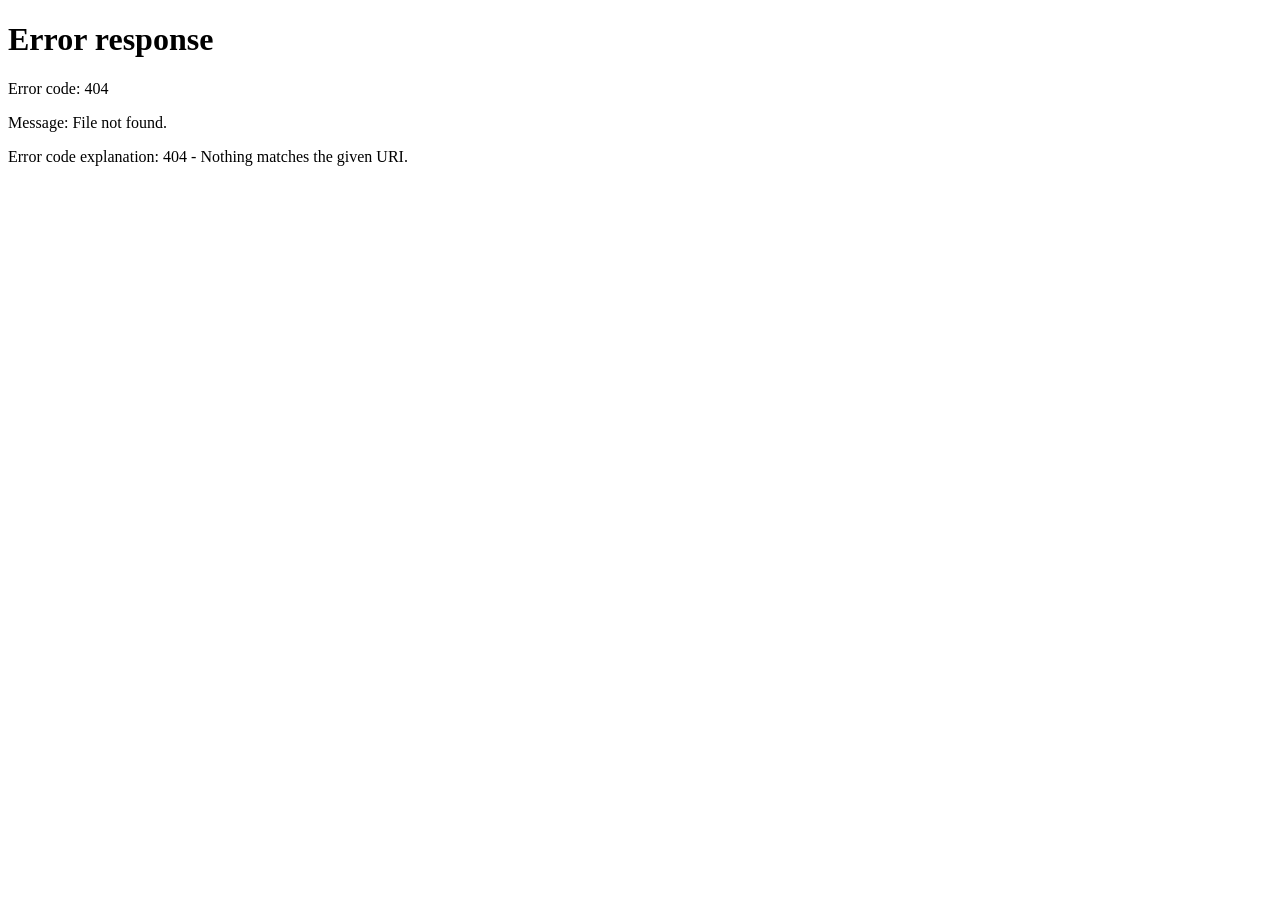
==== commit e3a2f18e: "Give each language its own URL, generated from dictionaries Demo sitelerinde her metin HTML'de iki k" ====
--- a/demo/avlu/index.html
+++ b/demo/avlu/index.html
@@ -1,5 +1,5 @@
 <!DOCTYPE html>
-<html lang="tr" data-lang="tr">
+<html lang="tr">
 <head>
 <meta charset="utf-8">
 <meta name="viewport" content="width=device-width, initial-scale=1">
@@ -16,8 +16,8 @@
 <link rel="preconnect" href="https://fonts.googleapis.com">
 <link rel="preconnect" href="https://fonts.gstatic.com" crossorigin>
 <link href="https://fonts.googleapis.com/css2?family=Fraunces:ital,opsz,wght,SOFT,WONK@0,9..144,300..700,0..100,0..1;1,9..144,300..700,0..100,0..1&family=Archivo:wght@300;400;500;600;700&display=swap" rel="stylesheet">
-<link rel="stylesheet" href="styles.css?v=12">
-<script>document.documentElement.classList.add("js");</script>
+<link rel="stylesheet" href="styles.css?v=13">
+<script src="i18n/i18n.js?v=13"></script>
 
 
 <script type="application/ld+json">
@@ -40,21 +40,18 @@
 </head>
 
 <body>
-<a class="skip" href="#main"><span lang="tr">İçeriğe geç</span><span lang="en">Skip to content</span></a>
+<a class="skip" href="#main"><span data-i18n="icerige-gec">İçeriğe geç</span></a>
 
 <header class="masthead" id="masthead">
   <a class="masthead__mark" href="#main" aria-label="Avlu">
     <img src="img/logo-bone.png" alt="Avlu" width="443" height="104">
   </a>
   <nav class="masthead__nav" aria-label="Ana">
-    <a href="menu.html"><span lang="tr">Menü</span><span lang="en">Menu</span></a>
-    <a class="is-optional" href="#avlu"><span lang="tr">Mekân</span><span lang="en">The room</span></a>
-    <a class="is-optional" href="#ziyaret"><span lang="tr">Ziyaret</span><span lang="en">Visit</span></a>
-    <div class="lang" role="group" aria-label="Dil / Language">
-      <button type="button" data-set-lang="tr" aria-pressed="true">TR</button>
-      <button type="button" data-set-lang="en" aria-pressed="false">EN</button>
-    </div>
-    <a class="btn" href="#rezervasyon"><span lang="tr">Masa ayırt</span><span lang="en">Book a table</span></a>
+    <a href="menu.html"><span data-i18n="menu">Menü</span></a>
+    <a class="is-optional" href="#avlu"><span data-i18n="mekan">Mekân</span></a>
+    <a class="is-optional" href="#ziyaret"><span data-i18n="ziyaret">Ziyaret</span></a>
+    <div class="lang" role="group" aria-label="Dil / Language" data-i18n-switch></div>
+    <a class="btn" href="#rezervasyon"><span data-i18n="masa-ayirt">Masa ayırt</span></a>
   </nav>
 </header>
 
@@ -124,7 +121,7 @@
       <h1 class="hero__wordmark">AVLU</h1>
       <p class="hero__place">Alsancak · İzmir</p>
       <div class="hero__cta">
-        <a class="btn" href="#rezervasyon"><span lang="tr">Masa ayırt</span><span lang="en">Book a table</span></a>
+        <a class="btn" href="#rezervasyon"><span data-i18n="masa-ayirt">Masa ayırt</span></a>
       </div>
     </div>
 
@@ -169,18 +166,15 @@
       </div>
 
       <div class="prose reveal">
-        <span class="eyebrow"><span lang="tr">Avlu</span><span lang="en">The courtyard</span></span>
+        <span class="eyebrow"><span data-i18n="avlu">Avlu</span></span>
         <h2 class="lede" style="font-family:'Fraunces',Georgia,serif; font-size:var(--step-2); line-height:1.15; margin-bottom:1.5rem;">
-          <span lang="tr">Kapıyı bilmeyen önünden geçer.</span>
-          <span lang="en">Miss the door and you walk right past us.</span>
+          <span data-i18n="kapiyi-bilmeyen-onunden-gecer">Kapıyı bilmeyen önünden geçer.</span>
         </h2>
         <p>
-          <span lang="tr">Avlu, Alsancak'ın arka sokaklarında, kolayca geçip gidebileceğiniz bir kapının ardında. İçeri girdiğinizde sokak biter: cam çatının altında bir avlu, ortasında zeytin ağacı, akşam ışığı yapraklardan süzülerek masalara düşer.</span>
-          <span lang="en">Avlu sits on a back street in Alsancak, behind a door most people walk straight past. Step through and the street ends: a courtyard under a glass roof, an olive tree at its centre, evening light filtering through the leaves onto the tables.</span>
+          <span data-i18n="avlu-alsancak-in-arka-sokaklarinda-kolayca">Avlu, Alsancak'ın arka sokaklarında, kolayca geçip gidebileceğiniz bir kapının ardında. İçeri girdiğinizde sokak biter: cam çatının altında bir avlu, ortasında zeytin ağacı, akşam ışığı yapraklardan süzülerek masalara düşer.</span>
         </p>
         <p>
-          <span lang="tr">Salon bilinçli olarak küçük. Cuma akşamları boş masa bulmak zordur — bunu bir övünç değil, bir uyarı olarak yazıyoruz.</span>
-          <span lang="en">The room is deliberately small. On a Friday night there is rarely a free table — we mention it as a warning, not a boast.</span>
+          <span data-i18n="salon-bilincli-olarak-kucuk-cuma-aksamlari">Salon bilinçli olarak küçük. Cuma akşamları boş masa bulmak zordur — bunu bir övünç değil, bir uyarı olarak yazıyoruz.</span>
         </p>
       </div>
     </div>
@@ -192,60 +186,53 @@
   <section class="band">
     <div class="shell">
       <div class="prose reveal">
-        <span class="eyebrow"><span lang="tr">Sofranın sırası</span><span lang="en">How dinner runs</span></span>
+        <span class="eyebrow"><span data-i18n="sofranin-sirasi">Sofranın sırası</span></span>
         <h2 style="font-size:var(--step-3);">
-          <span lang="tr">Beş adımda bir akşam</span>
-          <span lang="en">An evening, in five moves</span>
+          <span data-i18n="bes-adimda-bir-aksam">Beş adımda bir akşam</span>
         </h2>
         <p style="margin-top:1.5rem;">
-          <span lang="tr">Avlu'da yemek paylaşılarak yenir. Tabaklar ortaya gelir, sıra bozulmaz, acele edilmez.</span>
-          <span lang="en">Dinner here is shared. Plates land in the middle of the table, in this order, and nobody hurries.</span>
+          <span data-i18n="avlu-da-yemek-paylasilarak-yenir-tabaklar">Avlu'da yemek paylaşılarak yenir. Tabaklar ortaya gelir, sıra bozulmaz, acele edilmez.</span>
         </p>
       </div>
 
       <ol class="course-list">
         <li class="course reveal">
           <div>
-            <h3 class="course__name"><span lang="tr">Ekşi maya ve zeytin</span><span lang="en">Sourdough and olives</span></h3>
+            <h3 class="course__name"><span data-i18n="eksi-maya-ve-zeytin">Ekşi maya ve zeytin</span></h3>
             <p class="course__body">
-              <span lang="tr">Siz oturur oturmaz gelir, istenmeden. Kendi fırınımızın ekşi maya ekmeği ve tadımlık zeytin.</span>
-              <span lang="en">It arrives the moment you sit down, unasked: our own sourdough and a small dish of olives.</span>
+              <span data-i18n="siz-oturur-oturmaz-gelir-istenmeden-kendi">Siz oturur oturmaz gelir, istenmeden. Kendi fırınımızın ekşi maya ekmeği ve tadımlık zeytin.</span>
             </p>
           </div>
         </li>
         <li class="course reveal">
           <div>
-            <h3 class="course__name"><span lang="tr">Başlangıçlar</span><span lang="en">To begin</span></h3>
+            <h3 class="course__name"><span data-i18n="baslangiclar">Başlangıçlar</span></h3>
             <p class="course__body">
-              <span lang="tr">Tekmil favalı ciğer, incirli sıcak humus, acılı baharat sosuna bulanmış lolipop kanatlar. İkiye de üçe de yeter.</span>
-              <span lang="en">Liver with fava, warm hummus with fig, lollipop wings in hot spiced sauce. Enough for two, or three.</span>
+              <span data-i18n="tekmil-favali-ciger-incirli-sicak-humus">Tekmil favalı ciğer, incirli sıcak humus, acılı baharat sosuna bulanmış lolipop kanatlar. İkiye de üçe de yeter.</span>
             </p>
           </div>
         </li>
         <li class="course reveal">
           <div>
-            <h3 class="course__name"><span lang="tr">Taze makarna</span><span lang="en">Fresh pasta</span></h3>
+            <h3 class="course__name"><span data-i18n="taze-makarna">Taze makarna</span></h3>
             <p class="course__body">
-              <span lang="tr">Hamur her gün açılır. Culurgione peynir ve cevizle doldurulur, gnocchi tereyağında kızarır.</span>
-              <span lang="en">The dough is rolled daily. Culurgione filled with cheese and walnut; gnocchi crisped in butter.</span>
+              <span data-i18n="hamur-her-gun-acilir-culurgione-peynir-ve">Hamur her gün açılır. Culurgione peynir ve cevizle doldurulur, gnocchi tereyağında kızarır.</span>
             </p>
           </div>
         </li>
         <li class="course reveal">
           <div>
-            <h3 class="course__name"><span lang="tr">Ana yemek</span><span lang="en">The main</span></h3>
+            <h3 class="course__name"><span data-i18n="ana-yemek">Ana yemek</span></h3>
             <p class="course__body">
-              <span lang="tr">Ağır ateşin işi: on iki saatlik brisket, patlıcan püresi üstünde kuzu boyun tandır.</span>
-              <span lang="en">Slow fire does the work: twelve-hour brisket, lamb neck over smoked aubergine purée.</span>
+              <span data-i18n="agir-atesin-isi-on-iki-saatlik-brisket">Ağır ateşin işi: on iki saatlik brisket, patlıcan püresi üstünde kuzu boyun tandır.</span>
             </p>
           </div>
         </li>
         <li class="course reveal">
           <div>
-            <h3 class="course__name"><span lang="tr">Tatlı ve kahve</span><span lang="en">Dessert and coffee</span></h3>
+            <h3 class="course__name"><span data-i18n="tatli-ve-kahve">Tatlı ve kahve</span></h3>
             <p class="course__body">
-              <span lang="tr">Fındık crunch ya da vişne ganajlı cheesecake, yanında Türk kahvesi.</span>
-              <span lang="en">Hazelnut crunch or sour-cherry ganache cheesecake, with Turkish coffee alongside.</span>
+              <span data-i18n="findik-crunch-ya-da-visne-ganajli">Fındık crunch ya da vişne ganajlı cheesecake, yanında Türk kahvesi.</span>
             </p>
           </div>
         </li>
@@ -257,14 +244,12 @@
   <section class="band band--ink2" id="tabaklar">
     <div class="shell">
       <div class="prose reveal">
-        <span class="eyebrow"><span lang="tr">İmza tabaklar</span><span lang="en">Signature plates</span></span>
+        <span class="eyebrow"><span data-i18n="imza-tabaklar">İmza tabaklar</span></span>
         <h2 style="font-size:var(--step-3);">
-          <span lang="tr">Kars'ın kaşarı, Sardinya'nın hamuru</span>
-          <span lang="en">Cheese from Kars, dough from Sardinia</span>
+          <span data-i18n="kars-in-kasari-sardinya-nin-hamuru">Kars'ın kaşarı, Sardinya'nın hamuru</span>
         </h2>
         <p style="margin-top:1.5rem;">
-          <span lang="tr">Mutfak iki kaynaktan besleniyor: Anadolu'nun peyniri, tandırı, tahini; ve elde açılan İtalyan hamuru. İkisi aynı tabakta buluşuyor.</span>
-          <span lang="en">Two sources feed this kitchen: Anatolian cheese, tandır and tahini — and Italian dough rolled by hand. They meet on the same plate.</span>
+          <span data-i18n="mutfak-iki-kaynaktan-besleniyor-anadolu-nun">Mutfak iki kaynaktan besleniyor: Anadolu'nun peyniri, tandırı, tahini; ve elde açılan İtalyan hamuru. İkisi aynı tabakta buluşuyor.</span>
         </p>
       </div>
 
@@ -280,11 +265,10 @@
                    alt="Patlıcan püresi ve isli sebzeler üzerinde kuzu boyun tandır.">
             </picture>
           </div>
-          <p class="plate__label"><span lang="tr">Ana yemek</span><span lang="en">Main</span></p>
-          <h3 class="plate__name"><span lang="tr">Kuzu Boyun Tandır</span><span lang="en">Slow-fired Lamb Neck</span></h3>
+          <p class="plate__label"><span data-i18n="ana-yemek-2">Ana yemek</span></p>
+          <h3 class="plate__name"><span data-i18n="kuzu-boyun-tandir">Kuzu Boyun Tandır</span></h3>
           <p class="plate__note">
-            <span lang="tr">200 gramlık kuzu, ağır ateşte dağılana kadar. Altında patlıcan püresi, yanında isli sebzeler.</span>
-            <span lang="en">200g of lamb, cooked low until it falls apart, over aubergine purée with smoked vegetables.</span>
+            <span data-i18n="200-gramlik-kuzu-agir-ateste-dagilana-kadar">200 gramlık kuzu, ağır ateşte dağılana kadar. Altında patlıcan püresi, yanında isli sebzeler.</span>
           </p>
         </article>
 
@@ -298,11 +282,10 @@
                    alt="Mavi sırlı tabakta tandırlı taze makarna, roka ve rendelenmiş kaşar.">
             </picture>
           </div>
-          <p class="plate__label"><span lang="tr">Taze makarna</span><span lang="en">Fresh pasta</span></p>
-          <h3 class="plate__name"><span lang="tr">Tandırlı Makarna</span><span lang="en">Tandır Tagliatelle</span></h3>
+          <p class="plate__label"><span data-i18n="taze-makarna">Taze makarna</span></p>
+          <h3 class="plate__name"><span data-i18n="tandirli-makarna">Tandırlı Makarna</span></h3>
           <p class="plate__note">
-            <span lang="tr">Tandır etiyle taze tagliatelle, roka ve iki yıllık Kars kaşarı ile.</span>
-            <span lang="en">Hand-cut tagliatelle with slow-fired lamb, rocket and two-year-aged Kars kaşar.</span>
+            <span data-i18n="tandir-etiyle-taze-tagliatelle-roka-ve-iki">Tandır etiyle taze tagliatelle, roka ve iki yıllık Kars kaşarı ile.</span>
           </p>
         </article>
 
@@ -316,11 +299,10 @@
                    alt="Tereyağında kızarmış gnocchi, mantar ve peynir sosu.">
             </picture>
           </div>
-          <p class="plate__label"><span lang="tr">Taze makarna</span><span lang="en">Fresh pasta</span></p>
-          <h3 class="plate__name"><span lang="tr">Peynir Soslu Gnocchi</span><span lang="en">Gnocchi in Cheese Sauce</span></h3>
+          <p class="plate__label"><span data-i18n="taze-makarna">Taze makarna</span></p>
+          <h3 class="plate__name"><span data-i18n="peynir-soslu-gnocchi">Peynir Soslu Gnocchi</span></h3>
           <p class="plate__note">
-            <span lang="tr">Kars göğermiş ve eski kaşarla adaçaylı kremalı sos, mantar, tereyağında kızarmış gnocchi.</span>
-            <span lang="en">A sage cream of blue and aged Kars cheese, mushrooms, gnocchi crisped in butter.</span>
+            <span data-i18n="kars-gogermis-ve-eski-kasarla-adacayli">Kars göğermiş ve eski kaşarla adaçaylı kremalı sos, mantar, tereyağında kızarmış gnocchi.</span>
           </p>
         </article>
 
@@ -334,11 +316,10 @@
                    alt="Acılı baharat sosuyla harmanlanmış lolipop kanatlar ve sarımsaklı ekmek.">
             </picture>
           </div>
-          <p class="plate__label"><span lang="tr">Başlangıç</span><span lang="en">To begin</span></p>
-          <h3 class="plate__name"><span lang="tr">Lolipop Kanatlar</span><span lang="en">Lollipop Wings</span></h3>
+          <p class="plate__label"><span data-i18n="baslangic">Başlangıç</span></p>
+          <h3 class="plate__name"><span data-i18n="lolipop-kanatlar">Lolipop Kanatlar</span></h3>
           <p class="plate__note">
-            <span lang="tr">Acılı baharat sosuyla harmanlanmış kanatlar, yanında sarımsaklı ekmek dilimleri.</span>
-            <span lang="en">Wings tossed in hot spiced sauce, with slices of garlic bread.</span>
+            <span data-i18n="acili-baharat-sosuyla-harmanlanmis-kanatlar">Acılı baharat sosuyla harmanlanmış kanatlar, yanında sarımsaklı ekmek dilimleri.</span>
           </p>
         </article>
 
@@ -352,11 +333,10 @@
                    alt="Elde kapatılmış culurgione, peynir ve ceviz dolgulu.">
             </picture>
           </div>
-          <p class="plate__label"><span lang="tr">Kapalı makarna</span><span lang="en">Filled pasta</span></p>
+          <p class="plate__label"><span data-i18n="kapali-makarna">Kapalı makarna</span></p>
           <h3 class="plate__name">Culurgione</h3>
           <p class="plate__note">
-            <span lang="tr">Sardinya'nın el işi makarnası: taze peynir, ceviz ve fesleğen dolgulu, tek tek kapatılır.</span>
-            <span lang="en">Sardinia's hand-pleated parcels: fresh cheese, walnut and basil, closed one by one.</span>
+            <span data-i18n="sardinya-nin-el-isi-makarnasi-taze-peynir">Sardinya'nın el işi makarnası: taze peynir, ceviz ve fesleğen dolgulu, tek tek kapatılır.</span>
           </p>
         </article>
 
@@ -370,11 +350,10 @@
                    alt="Sebzeli darı üzerinde glaze somon.">
             </picture>
           </div>
-          <p class="plate__label"><span lang="tr">Ana yemek</span><span lang="en">Main</span></p>
-          <h3 class="plate__name"><span lang="tr">Glaze Somon</span><span lang="en">Glazed Salmon</span></h3>
+          <p class="plate__label"><span data-i18n="ana-yemek-2">Ana yemek</span></p>
+          <h3 class="plate__name"><span data-i18n="glaze-somon">Glaze Somon</span></h3>
           <p class="plate__note">
-            <span lang="tr">Derisi çıtır kalana kadar pişmiş somon, sebzeli darı üzerinde.</span>
-            <span lang="en">Salmon cooked until the skin crackles, set on millet with vegetables.</span>
+            <span data-i18n="derisi-citir-kalana-kadar-pismis-somon">Derisi çıtır kalana kadar pişmiş somon, sebzeli darı üzerinde.</span>
           </p>
         </article>
 
@@ -382,7 +361,7 @@
 
       <p style="margin-top:clamp(2.5rem,5vw,3.5rem);">
         <a class="btn btn--ghost" href="menu.html">
-          <span lang="tr">Menünün tamamı</span><span lang="en">The full menu</span>
+          <span data-i18n="menunun-tamami">Menünün tamamı</span>
         </a>
       </p>
     </div>
@@ -392,14 +371,12 @@
   <section class="band">
     <div class="shell">
       <div class="prose reveal">
-        <span class="eyebrow"><span lang="tr">Mutfağın haritası</span><span lang="en">Where it comes from</span></span>
+        <span class="eyebrow"><span data-i18n="mutfagin-haritasi">Mutfağın haritası</span></span>
         <h2 style="font-size:var(--step-3);">
-          <span lang="tr">Bir tabak kaç yerden gelir</span>
-          <span lang="en">How many places one plate takes</span>
+          <span data-i18n="bir-tabak-kac-yerden-gelir">Bir tabak kaç yerden gelir</span>
         </h2>
         <p style="margin-top:1.5rem;">
-          <span lang="tr">Peyniri getirtiyoruz, hamuru burada açıyoruz, ekmeği kendimiz mayalıyoruz. Listenin sonu her zaman aynı adres.</span>
-          <span lang="en">The cheese travels to us, the dough is rolled here, the bread is ours from the starter up. The list always ends at the same address.</span>
+          <span data-i18n="peyniri-getirtiyoruz-hamuru-burada-aciyoruz">Peyniri getirtiyoruz, hamuru burada açıyoruz, ekmeği kendimiz mayalıyoruz. Listenin sonu her zaman aynı adres.</span>
         </p>
       </div>
 
@@ -407,36 +384,31 @@
         <div class="ledger__row reveal">
           <p class="ledger__place">Kars</p>
           <p class="ledger__items">
-            <span lang="tr">İki yıllık kaşar, göğermiş peynir</span>
-            <span lang="en">Two-year-aged kaşar, blue cheese</span>
+            <span data-i18n="iki-yillik-kasar-gogermis-peynir">İki yıllık kaşar, göğermiş peynir</span>
           </p>
         </div>
         <div class="ledger__row reveal">
           <p class="ledger__place">Hatay</p>
           <p class="ledger__items">
-            <span lang="tr">Tereyağında kızartılan sıkma peyniri</span>
-            <span lang="en">Sıkma cheese, fried in butter</span>
+            <span data-i18n="tereyaginda-kizartilan-sikma-peyniri">Tereyağında kızartılan sıkma peyniri</span>
           </p>
         </div>
         <div class="ledger__row reveal">
-          <p class="ledger__place"><span lang="tr">Ege</span><span lang="en">The Aegean</span></p>
+          <p class="ledger__place"><span data-i18n="ege">Ege</span></p>
           <p class="ledger__items">
-            <span lang="tr">Zeytin, incir, semizotu, tulum loru</span>
-            <span lang="en">Olives, figs, purslane, tulum curd</span>
+            <span data-i18n="zeytin-incir-semizotu-tulum-loru">Zeytin, incir, semizotu, tulum loru</span>
           </p>
         </div>
         <div class="ledger__row reveal">
-          <p class="ledger__place"><span lang="tr">Sardinya</span><span lang="en">Sardinia</span></p>
+          <p class="ledger__place"><span data-i18n="sardinya">Sardinya</span></p>
           <p class="ledger__items">
-            <span lang="tr">Culurgione — tek tek elde kapatılan hamur</span>
-            <span lang="en">Culurgione — parcels pleated one by one</span>
+            <span data-i18n="culurgione-tek-tek-elde-kapatilan-hamur">Culurgione — tek tek elde kapatılan hamur</span>
           </p>
         </div>
         <div class="ledger__row ledger__row--here reveal">
-          <p class="ledger__place"><span lang="tr">Bu mutfak</span><span lang="en">This kitchen</span></p>
+          <p class="ledger__place"><span data-i18n="bu-mutfak">Bu mutfak</span></p>
           <p class="ledger__items">
-            <span lang="tr">Ekşi maya, bazlama, burger ekmeği — hepsi burada</span>
-            <span lang="en">Sourdough, bazlama, burger buns — all of it here</span>
+            <span data-i18n="eksi-maya-bazlama-burger-ekmegi-hepsi-burada">Ekşi maya, bazlama, burger ekmeği — hepsi burada</span>
           </p>
         </div>
       </div>
@@ -456,18 +428,15 @@
         </picture>
       </div>
       <div class="prose reveal">
-        <span class="eyebrow"><span lang="tr">Sır</span><span lang="en">The glaze</span></span>
+        <span class="eyebrow"><span data-i18n="sir">Sır</span></span>
         <h2 style="font-size:var(--step-3);">
-          <span lang="tr">Hiçbir tabak diğerinin aynısı değil</span>
-          <span lang="en">No two plates are the same</span>
+          <span data-i18n="hicbir-tabak-digerinin-aynisi-degil">Hiçbir tabak diğerinin aynısı değil</span>
         </h2>
         <p style="margin-top:1.5rem;">
-          <span lang="tr">Mutfaktan çıkan her tabak elde çekildi. Mavi sır fırında akar, dipte göllenir, kenarda incelir — bu yüzden iki tabak asla birbirinin kopyası olmaz.</span>
-          <span lang="en">Every plate that leaves this kitchen was thrown by hand. The blue glaze runs in the kiln, pools at the base and thins at the rim — which is why no two are ever copies.</span>
+          <span data-i18n="mutfaktan-cikan-her-tabak-elde-cekildi-mavi">Mutfaktan çıkan her tabak elde çekildi. Mavi sır fırında akar, dipte göllenir, kenarda incelir — bu yüzden iki tabak asla birbirinin kopyası olmaz.</span>
         </p>
         <p>
-          <span lang="tr">Yemeği bu yüzeye koymak bir tercih: çatal değdiğinde altından başka bir mavi çıkar.</span>
-          <span lang="en">Plating onto that surface is a choice: when the fork moves, a different blue appears beneath.</span>
+          <span data-i18n="yemegi-bu-yuzeye-koymak-bir-tercih-catal">Yemeği bu yüzeye koymak bir tercih: çatal değdiğinde altından başka bir mavi çıkar.</span>
         </p>
       </div>
     </div>
@@ -477,33 +446,31 @@
   <section class="band">
     <div class="shell">
       <div class="prose reveal">
-        <span class="eyebrow"><span lang="tr">Kadeh</span><span lang="en">By the glass</span></span>
+        <span class="eyebrow"><span data-i18n="kadeh">Kadeh</span></span>
         <h2 style="font-size:var(--step-3);">
-          <span lang="tr">Şişeyi açmadan da tadabilirsiniz</span>
-          <span lang="en">You don't have to commit to a bottle</span>
+          <span data-i18n="siseyi-acmadan-da-tadabilirsiniz">Şişeyi açmadan da tadabilirsiniz</span>
         </h2>
         <p style="margin-top:1.5rem;">
-          <span lang="tr">Listenin büyük kısmı Türkiye bağlarından. Dört şarabı kadeh kadeh açıyoruz; sofranın gidişine göre değiştirmek serbest.</span>
-          <span lang="en">Most of the list comes from Turkish vineyards. Four wines are poured by the glass, so you can change course with the table.</span>
+          <span data-i18n="listenin-buyuk-kismi-turkiye-baglarindan">Listenin büyük kısmı Türkiye bağlarından. Dört şarabı kadeh kadeh açıyoruz; sofranın gidişine göre değiştirmek serbest.</span>
         </p>
       </div>
 
       <div class="cellar reveal">
         <div class="cellar__item">
           <h3>Ezel Shiraz</h3>
-          <p><span lang="tr">Kırmızı · Shiraz</span><span lang="en">Red · Shiraz</span></p>
+          <p><span data-i18n="kirmizi-shiraz">Kırmızı · Shiraz</span></p>
         </div>
         <div class="cellar__item">
           <h3>Ezel Vaska</h3>
-          <p><span lang="tr">Kırmızı · Merlot</span><span lang="en">Red · Merlot</span></p>
+          <p><span data-i18n="kirmizi-merlot">Kırmızı · Merlot</span></p>
         </div>
         <div class="cellar__item">
           <h3>Ezel Saressa</h3>
-          <p><span lang="tr">Beyaz · Narince</span><span lang="en">White · Narince</span></p>
+          <p><span data-i18n="beyaz-narince">Beyaz · Narince</span></p>
         </div>
         <div class="cellar__item">
           <h3>Ezel Rosemingo</h3>
-          <p><span lang="tr">Rosé · Kalecik Karası</span><span lang="en">Rosé · Kalecik Karası</span></p>
+          <p><span data-i18n="rose-kalecik-karasi">Rosé · Kalecik Karası</span></p>
         </div>
       </div>
     </div>
@@ -516,37 +483,33 @@
     <div class="shell">
       <div class="reveal" style="display:flex; flex-wrap:wrap; gap:1.5rem 3rem; align-items:flex-end; justify-content:space-between;">
         <div class="prose" style="flex:1 1 22rem;">
-          <span class="eyebrow"><span lang="tr">Misafirler</span><span lang="en">Guests</span></span>
+          <span class="eyebrow"><span data-i18n="misafirler">Misafirler</span></span>
           <h2 style="font-size:var(--step-3);">
-            <span lang="tr">Bizim değil, onların cümleleri</span>
-            <span lang="en">Their words, not ours</span>
+            <span data-i18n="bizim-degil-onlarin-cumleleri">Bizim değil, onların cümleleri</span>
           </h2>
         </div>
         <p class="score">
           <span class="score__num">4,8</span>
-          <span class="score__of"><span lang="tr">312 Google değerlendirmesi</span><span lang="en">312 Google reviews</span></span>
+          <span class="score__of"><span data-i18n="312-google-degerlendirmesi">312 Google değerlendirmesi</span></span>
         </p>
       </div>
 
       <div class="voices">
         <figure class="voice reveal">
           <blockquote>
-            <span lang="tr">“Gizli ve gerçekten özel bir ortam. Dışardan anlaşılmaz, yaşanır.”</span>
-            <span lang="en">“A hidden, genuinely special room. You can't tell from outside — you have to go in.”</span>
+            <span data-i18n="gizli-ve-gercekten-ozel-bir-ortam-disardan">“Gizli ve gerçekten özel bir ortam. Dışardan anlaşılmaz, yaşanır.”</span>
           </blockquote>
           <figcaption>Google değerlendirmesi</figcaption>
         </figure>
         <figure class="voice reveal">
           <blockquote>
-            <span lang="tr">“Culurgionenin sosu ve iç dolgusu çok güzeldi. Hepsi ortalama üstü lezzetliydi.”</span>
-            <span lang="en">“The sauce and filling of the culurgione were lovely. Everything was above average.”</span>
+            <span data-i18n="culurgionenin-sosu-ve-ic-dolgusu-cok">“Culurgionenin sosu ve iç dolgusu çok güzeldi. Hepsi ortalama üstü lezzetliydi.”</span>
           </blockquote>
           <figcaption>Google değerlendirmesi</figcaption>
         </figure>
         <figure class="voice reveal">
           <blockquote>
-            <span lang="tr">“Başlangıç olarak tadımlık zeytin ve ekşi maya ekmek veriliyor. Yemekler oldukça lezzetliydi.”</span>
-            <span lang="en">“They start you with olives and sourdough bread. The food was really very good.”</span>
+            <span data-i18n="baslangic-olarak-tadimlik-zeytin-ve-eksi">“Başlangıç olarak tadımlık zeytin ve ekşi maya ekmek veriliyor. Yemekler oldukça lezzetliydi.”</span>
           </blockquote>
           <figcaption>Google değerlendirmesi</figcaption>
         </figure>
@@ -559,79 +522,76 @@
     <div class="shell visit">
 
       <div class="reveal">
-        <span class="eyebrow"><span lang="tr">Ziyaret</span><span lang="en">Visit</span></span>
+        <span class="eyebrow"><span data-i18n="ziyaret">Ziyaret</span></span>
         <h2 style="font-size:var(--step-3); margin-bottom:2.5rem;">
-          <span lang="tr">Bulmak biraz dikkat ister</span>
-          <span lang="en">Finding us takes a little care</span>
+          <span data-i18n="bulmak-biraz-dikkat-ister">Bulmak biraz dikkat ister</span>
         </h2>
 
         <ul class="facts">
           <li>
-            <span class="k"><span lang="tr">Adres</span><span lang="en">Address</span></span>
+            <span class="k"><span data-i18n="adres">Adres</span></span>
             <span class="v">
               <span>
                 Alsancak, İzmir
               </span>
-              <small><span lang="tr">Sokak kapısından</span><span lang="en">Through the street door</span></small>
+              <small><span data-i18n="sokak-kapisindan">Sokak kapısından</span></small>
             </span>
           </li>
           <li>
-            <span class="k"><span lang="tr">Saatler</span><span lang="en">Hours</span></span>
+            <span class="k"><span data-i18n="saatler">Saatler</span></span>
             <!-- NOT: Google yalnızca 22:30 kapanışını veriyor; 12:00 açılışı menüdeki
                  "kaseler ve burgerler 12.00-16.00" notundan çıkarıldı. Teyit edilmeli. -->
             <span class="v">
               12:00 – 22:30
-              <small><span lang="tr">Mutfak kapanıştan yarım saat önce son siparişi alır</span><span lang="en">The kitchen takes last orders half an hour before close</span></small>
+              <small><span data-i18n="mutfak-kapanistan-yarim-saat-once-son">Mutfak kapanıştan yarım saat önce son siparişi alır</span></small>
             </span>
           </li>
           <li>
-            <span class="k"><span lang="tr">Telefon</span><span lang="en">Phone</span></span>
+            <span class="k"><span data-i18n="telefon">Telefon</span></span>
             <span class="v"><a href="tel:+905426242468">0542 624 24 68</a></span>
           </li>
           <li>
             <span class="k">WhatsApp</span>
-            <span class="v"><a href="https://wa.me/905426242468" target="_blank" rel="noopener"><span lang="tr">Yazışarak ayırtın</span><span lang="en">Message us</span></a></span>
+            <span class="v"><a href="https://wa.me/905426242468" target="_blank" rel="noopener"><span data-i18n="yazisarak-ayirtin">Yazışarak ayırtın</span></a></span>
           </li>
           <li>
-            <span class="k"><span lang="tr">Servis</span><span lang="en">Service</span></span>
-            <span class="v"><span lang="tr">Salon · paket · adrese teslim</span><span lang="en">Dining room · takeaway · delivery</span></span>
+            <span class="k"><span data-i18n="servis">Servis</span></span>
+            <span class="v"><span data-i18n="salon-paket-adrese-teslim">Salon · paket · adrese teslim</span></span>
           </li>
         </ul>
 
         <p style="font-size:var(--step--1);">
-          <span lang="tr">Salon küçük olduğu için hafta sonları rezervasyonsuz masa bulmak zordur. Sekiz kişiyi aşan gruplar için lütfen telefonla arayın.</span>
-          <span lang="en">The room is small, so weekends are hard without a reservation. For parties over eight, please call.</span>
+          <span data-i18n="salon-kucuk-oldugu-icin-hafta-sonlari">Salon küçük olduğu için hafta sonları rezervasyonsuz masa bulmak zordur. Sekiz kişiyi aşan gruplar için lütfen telefonla arayın.</span>
         </p>
       </div>
 
       <!-- ============ rezervasyon ============ -->
       <div class="book reveal" id="rezervasyon">
-        <span class="eyebrow"><span lang="tr">Masa ayırt</span><span lang="en">Book a table</span></span>
+        <span class="eyebrow"><span data-i18n="masa-ayirt">Masa ayırt</span></span>
         <h2 style="font-size:var(--step-2); margin-bottom:1.8rem;">
-          <span lang="tr">Talebinizi bize iletin</span>
-          <span lang="en">Send us your request</span>
+          <span data-i18n="talebinizi-bize-iletin">Talebinizi bize iletin</span>
         </h2>
 
         <form id="book-form" novalidate>
           <div class="field">
-            <label for="ad"><span lang="tr">Ad soyad</span><span lang="en">Full name</span></label>
+            <label for="ad"><span data-i18n="ad-soyad">Ad soyad</span></label>
             <input id="ad" name="ad" type="text" autocomplete="name" required>
           </div>
 
           <div class="field-row">
             <div class="field">
-              <label for="tarih"><span lang="tr">Tarih</span><span lang="en">Date</span></label>
+              <label for="tarih"><span data-i18n="tarih">Tarih</span></label>
               <input id="tarih" name="tarih" type="date" required>
             </div>
             <div class="field">
-              <label for="saat"><span lang="tr">Saat</span><span lang="en">Time</span></label>
+              <label for="saat"><span data-i18n="saat">Saat</span></label>
               <input id="saat" name="saat" type="time" value="19:30" step="900" required>
             </div>
           </div>
 
           <div class="field-row">
             <div class="field">
-              <label for="kisi"><span lang="tr">Kişi sayısı</span><span lang="en">Guests</span></label>
+              <label for="kisi"><span data-i18n="kisi-sayisi">Kişi sayısı</span></label>
               <select id="kisi" name="kisi">
                 <option>1</option><option>2</option><option selected>3</option>
                 <option>4</option><option>5</option><option>6</option>
@@ -640,30 +600,29 @@
               </select>
             </div>
             <div class="field">
-              <label for="tel"><span lang="tr">Telefonunuz</span><span lang="en">Your phone</span></label>
+              <label for="tel"><span data-i18n="telefonunuz">Telefonunuz</span></label>
               <input id="tel" name="tel" type="tel" autocomplete="tel" required>
             </div>
           </div>
 
           <div class="field">
-            <label for="not"><span lang="tr">Eklemek istedikleriniz</span><span lang="en">Anything we should know</span></label>
+            <label for="not"><span data-i18n="eklemek-istedikleriniz">Eklemek istedikleriniz</span></label>
             <textarea id="not" name="not" rows="3"
-              data-ph-tr="Alerji, doğum günü, avlu masası tercihi…"
-              data-ph-en="Allergies, a birthday, a preference for the courtyard…"></textarea>
+              placeholder="Alerji, doğum günü, avlu masası tercihi…"
+              data-i18n-attr="placeholder:ph-not"></textarea>
           </div>
 
           <div class="book__actions">
             <button class="btn" type="submit">
-              <span lang="tr">WhatsApp'tan gönder</span><span lang="en">Send via WhatsApp</span>
+              <span data-i18n="whatsapp-tan-gonder">WhatsApp'tan gönder</span>
             </button>
             <a class="btn btn--ghost" href="tel:+905426242468">
-              <span lang="tr">Ara</span><span lang="en">Call</span>
+              <span data-i18n="ara">Ara</span>
             </a>
           </div>
 
           <p class="book__alt">
-            <span lang="tr">Yazışmayı sevmiyorsanız <a href="mailto:rezervasyon@ornek.com?subject=Rezervasyon%20talebi">e-posta da gönderebilirsiniz</a>. Rezervasyonunuz, biz dönüş yapana kadar kesinleşmez.</span>
-            <span lang="en">Prefer email? <a href="mailto:rezervasyon@ornek.com?subject=Reservation%20request">Write to us instead</a>. A booking isn't confirmed until we reply.</span>
+            <span data-i18n="yazismayi-sevmiyorsaniz-e-posta-da">Yazışmayı sevmiyorsanız <a href="mailto:rezervasyon@ornek.com?subject=Rezervasyon%20talebi">e-posta da gönderebilirsiniz</a>. Rezervasyonunuz, biz dönüş yapana kadar kesinleşmez.</span>
           </p>
         </form>
       </div>
@@ -678,22 +637,21 @@
     <div class="foot__grid">
       <img src="img/logo-gold.png" alt="Avlu" width="443" height="104" loading="lazy">
       <nav class="foot__links" aria-label="Alt">
-        <a href="menu.html"><span lang="tr">Menü</span><span lang="en">Menu</span></a>
-        <a href="#avlu"><span lang="tr">Mekân</span><span lang="en">The room</span></a>
-        <a href="#ziyaret"><span lang="tr">Ziyaret</span><span lang="en">Visit</span></a>
+        <a href="menu.html"><span data-i18n="menu">Menü</span></a>
+        <a href="#avlu"><span data-i18n="mekan">Mekân</span></a>
+        <a href="#ziyaret"><span data-i18n="ziyaret">Ziyaret</span></a>
         <a href="tel:+905426242468">0542 624 24 68</a>
         <span>
-          <span lang="tr">Yol tarifi</span><span lang="en">Directions</span>
+          <span data-i18n="yol-tarifi">Yol tarifi</span>
         </span>
       </nav>
     </div>
     <p class="foot__fine">
-      <span lang="tr">© <span id="yil">2026</span> Avlu · Alsancak, İzmir, İzmir</span>
-      <span lang="en">© <span>2026</span> Avlu · Alsancak, İzmir, İzmir</span>
+      <span data-i18n="2026-avlu-alsancak-izmir-izmir">© <span id="yil">2026</span> Avlu · Alsancak, İzmir, İzmir</span>
     </p>
   </div>
 </footer>
 
-<script src="app.js?v=12"></script>
+<script src="app.js?v=13"></script>
 </body>
 </html>
--- a/demo/avlu/styles.css
+++ b/demo/avlu/styles.css
@@ -78,11 +78,11 @@
 
 /* ---------- iki dil ---------- */
 
-/* Seçiciler `body` ile başlar: kök elemana da lang yazıldığı için
-   çıplak [lang="en"] <html>'in kendisiyle eşleşir ve sayfayı gizlerdi. */
-body [lang="en"] { display: none; }
-html[data-lang="en"] body [lang="en"] { display: revert; }
-html[data-lang="en"] body [lang="tr"] { display: none; }
+/* Metinler artık data-i18n anahtarlarıyla JS tarafından yazılıyor.
+   Varsayılan dışında bir dil seçiliyken sözlük yüklenene kadar gövde
+   gizlenir; yoksa önce Türkçe görünüp sonra çevrilirdi. Açılış betiği
+   2 sn sonra bu özniteliği her hâlükârda kaldırır. */
+html[data-i18n-bekle] body { visibility: hidden; }
 
 /* ---------- tipografi ---------- */
 
@@ -227,9 +227,10 @@
   overflow: hidden;
 }
 
-.lang button {
+.lang a {
   appearance: none;
   border: 0;
+  text-decoration: none;
   background: transparent;
   color: var(--bone-dim);
   font: inherit;
@@ -243,7 +244,7 @@
   cursor: pointer;
   transition: background 0.25s var(--ease), color 0.25s var(--ease);
 }
-.lang button[aria-pressed="true"] { background: var(--gold); color: var(--ink); }
+.lang a[aria-current="true"] { background: var(--gold); color: var(--ink); }
 
 /* ---------- düğmeler ---------- */
 
